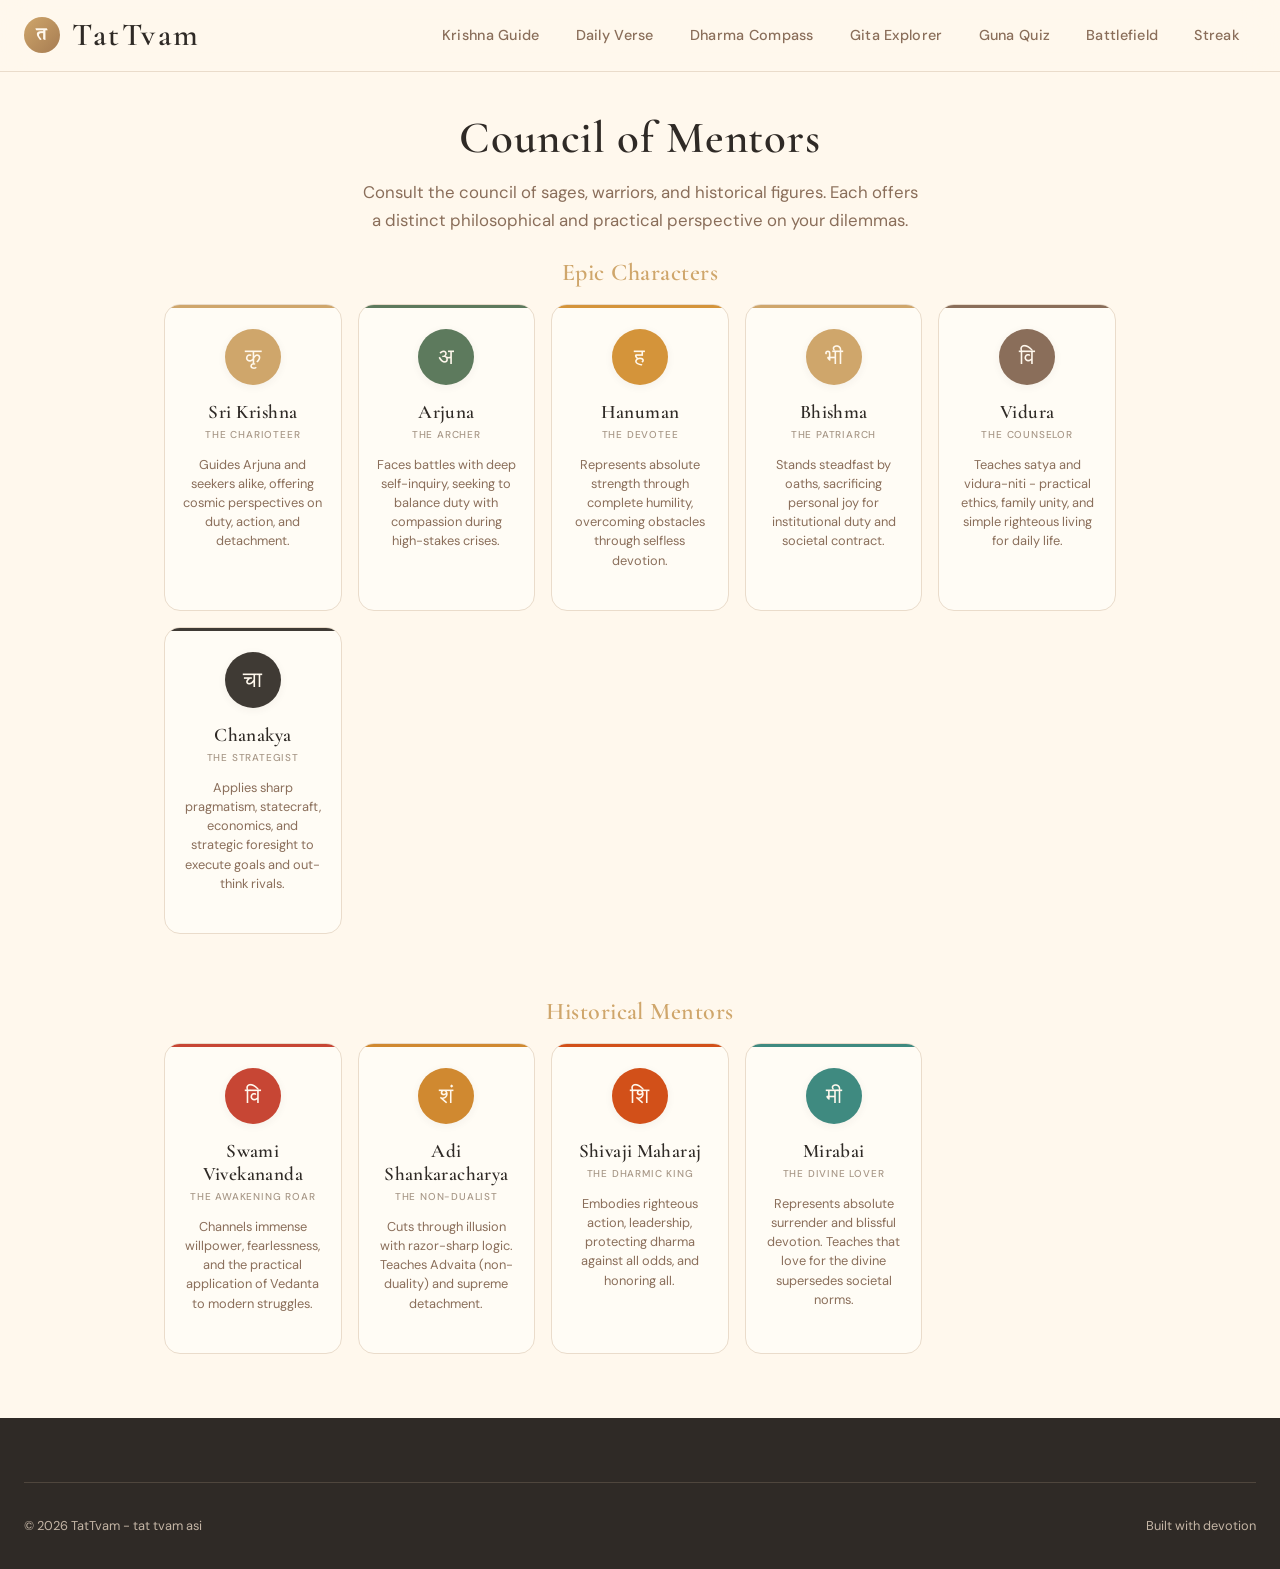
==== pages/character-chat.html @ 43a4ed94 "Trial Phase" ====
<!DOCTYPE html>
<html lang="en">
<head>
  <meta charset="UTF-8">
  <meta name="viewport" content="width=device-width, initial-scale=1.0">
  <title>Chat with Epic Characters - TatTvam</title>
  <meta name="description" content="Seek different philosophical perspectives by chatting with characters from Indian scriptures: Arjuna, Hanuman, Bhishma, Vidura, and Chanakya.">
  <link rel="stylesheet" href="../css/design-system.css">
  <link rel="stylesheet" href="../css/components.css">
  <link rel="stylesheet" href="../css/animations.css">
  <link rel="stylesheet" href="../css/patterns.css">
  <link rel="stylesheet" href="../css/pages/character-chat.css">
</head>
<body class="char-page">

  <!-- SVG Filters for parchment texture -->
  <svg style="display:none">
    <filter id="parchment-texture">
      <feTurbulence type="fractalNoise" baseFrequency="0.03" numOctaves="4" seed="1"/>
      <feDiffuseLighting lighting-color="#F8F0E0" surfaceScale="1.5">
        <feDistantLight azimuth="75" elevation="55"/>
      </feDiffuseLighting>
    </filter>
  </svg>

  <!-- Navigation -->
  <nav class="nav scrolled" id="mainNav">
    <div class="nav-inner">
      <a href="../index.html" class="nav-logo">
        <span class="logo-mark">त</span>
        TatTvam
      </a>
      <div class="nav-links">
        <a href="krishna-guide.html" class="nav-link">Krishna Guide</a>
        <a href="gita-verse.html" class="nav-link">Daily Verse</a>
        <a href="dharma-compass.html" class="nav-link">Dharma Compass</a>
        <a href="gita-explorer.html" class="nav-link">Gita Explorer</a>
        <a href="guna-quiz.html" class="nav-link">Guna Quiz</a>
        <a href="battlefield.html" class="nav-link">Battlefield</a>
        <a href="dharma-streak.html" class="nav-link">Streak</a>
      </div>
      <button class="nav-toggle" id="navToggle" aria-label="Toggle navigation">
        <span></span><span></span><span></span>
      </button>
    </div>
  </nav>

  <div class="mobile-menu" id="mobileMenu">
    <a href="krishna-guide.html" class="nav-link">Krishna Guide</a>
    <a href="gita-verse.html" class="nav-link">Daily Verse</a>
    <a href="dharma-compass.html" class="nav-link">Dharma Compass</a>
    <a href="gita-explorer.html" class="nav-link">Gita Explorer</a>
    <a href="guna-quiz.html" class="nav-link">Guna Quiz</a>
    <a href="battlefield.html" class="nav-link">Battlefield</a>
    <a href="dharma-streak.html" class="nav-link">Streak</a>
  </div>

  <!-- Header -->
  <header class="char-header reveal">
    <h1>Council of Mentors</h1>
    <p>Consult the council of sages, warriors, and historical figures. Each offers a distinct philosophical and practical perspective on your dilemmas.</p>
  </header>

  <!-- Categories -->
  <div class="container text-center reveal" style="margin-bottom: var(--space-4);">
    <h2 style="font-family: var(--font-heading); font-size: var(--text-lg); color: var(--color-gold);">Epic Characters</h2>
  </div>

  <!-- Character Selection Grid -->
  <section class="selection-container reveal" id="selectionContainer">
    <!-- Krishna Card -->
    <div class="char-select-card card-krishna" data-char="krishna">
      <div class="char-avatar-circle">कृ</div>
      <h3 class="char-select-name">Sri Krishna</h3>
      <span class="char-select-title">The Charioteer</span>
      <p class="char-select-desc">Guides Arjuna and seekers alike, offering cosmic perspectives on duty, action, and detachment.</p>
    </div>

    <!-- Arjuna Card -->
    <div class="char-select-card card-arjuna" data-char="arjuna">
      <div class="char-avatar-circle">अ</div>
      <h3 class="char-select-name">Arjuna</h3>
      <span class="char-select-title">The Archer</span>
      <p class="char-select-desc">Faces battles with deep self-inquiry, seeking to balance duty with compassion during high-stakes crises.</p>
    </div>

    <!-- Hanuman Card -->
    <div class="char-select-card card-hanuman" data-char="hanuman">
      <div class="char-avatar-circle">ह</div>
      <h3 class="char-select-name">Hanuman</h3>
      <span class="char-select-title">The Devotee</span>
      <p class="char-select-desc">Represents absolute strength through complete humility, overcoming obstacles through selfless devotion.</p>
    </div>

    <!-- Bhishma Card -->
    <div class="char-select-card card-bhishma" data-char="bhishma">
      <div class="char-avatar-circle">भी</div>
      <h3 class="char-select-name">Bhishma</h3>
      <span class="char-select-title">The Patriarch</span>
      <p class="char-select-desc">Stands steadfast by oaths, sacrificing personal joy for institutional duty and societal contract.</p>
    </div>

    <!-- Vidura Card -->
    <div class="char-select-card card-vidura" data-char="vidura">
      <div class="char-avatar-circle">वि</div>
      <h3 class="char-select-name">Vidura</h3>
      <span class="char-select-title">The Counselor</span>
      <p class="char-select-desc">Teaches satya and vidura-niti - practical ethics, family unity, and simple righteous living for daily life.</p>
    </div>

    <!-- Chanakya Card -->
    <div class="char-select-card card-chanakya" data-char="chanakya">
      <div class="char-avatar-circle">चा</div>
      <h3 class="char-select-name">Chanakya</h3>
      <span class="char-select-title">The Strategist</span>
      <p class="char-select-desc">Applies sharp pragmatism, statecraft, economics, and strategic foresight to execute goals and out-think rivals.</p>
    </div>
  </section>

  <!-- Categories -->
  <div class="container text-center reveal" style="margin-bottom: var(--space-4);">
    <h2 style="font-family: var(--font-heading); font-size: var(--text-lg); color: var(--color-gold);">Historical Mentors</h2>
  </div>

  <section class="selection-container reveal" id="historicalSelectionContainer">
    <!-- Vivekananda Card -->
    <div class="char-select-card card-vivekananda" data-char="vivekananda">
      <div class="char-avatar-circle">वि</div>
      <h3 class="char-select-name">Swami Vivekananda</h3>
      <span class="char-select-title">The Awakening Roar</span>
      <p class="char-select-desc">Channels immense willpower, fearlessness, and the practical application of Vedanta to modern struggles.</p>
    </div>

    <!-- Shankaracharya Card -->
    <div class="char-select-card card-shankara" data-char="shankara">
      <div class="char-avatar-circle">शं</div>
      <h3 class="char-select-name">Adi Shankaracharya</h3>
      <span class="char-select-title">The Non-Dualist</span>
      <p class="char-select-desc">Cuts through illusion with razor-sharp logic. Teaches Advaita (non-duality) and supreme detachment.</p>
    </div>

    <!-- Shivaji Card -->
    <div class="char-select-card card-shivaji" data-char="shivaji">
      <div class="char-avatar-circle">शि</div>
      <h3 class="char-select-name">Shivaji Maharaj</h3>
      <span class="char-select-title">The Dharmic King</span>
      <p class="char-select-desc">Embodies righteous action, leadership, protecting dharma against all odds, and honoring all.</p>
    </div>

    <!-- Mirabai Card -->
    <div class="char-select-card card-mirabai" data-char="mirabai">
      <div class="char-avatar-circle">मी</div>
      <h3 class="char-select-name">Mirabai</h3>
      <span class="char-select-title">The Divine Lover</span>
      <p class="char-select-desc">Represents absolute surrender and blissful devotion. Teaches that love for the divine supersedes societal norms.</p>
    </div>
  </section>

  <!-- Active Chat Container -->
  <section class="chat-container container" id="chatContainer">
    <div class="char-chat-panel" id="chatPanel">
      
      <!-- Chat Header -->
      <div class="char-chat-header">
        <div class="char-chat-header-info">
          <div class="char-chat-avatar" id="charChatAvatar">अ</div>
          <div class="char-chat-details">
            <h3 id="charChatName">Arjuna</h3>
            <span id="charChatTitle">The Peerless Archer</span>
          </div>
        </div>
        <button class="char-back-btn" id="backBtn">&larr; Counsel Room</button>
      </div>

      <!-- Messages Display Area -->
      <div class="char-messages-area" id="charMessagesArea">
        <!-- Messages are rendered dynamically by JS -->
      </div>

      <!-- Text Input Area -->
      <div class="char-chat-input-container">
        <div class="char-chat-input-row">
          <textarea class="char-textarea" id="charInput" placeholder="Consult your advisor..." rows="1"></textarea>
          <button class="char-send-btn" id="charSendBtn" aria-label="Send message">
            <svg viewBox="0 0 24 24" fill="none" stroke="currentColor" stroke-width="2" stroke-linecap="round" stroke-linejoin="round" style="width:20px; height:20px;">
              <line x1="22" y1="2" x2="11" y2="13"></line>
              <polygon points="22 2 15 22 11 13 2 9 22 2"></polygon>
            </svg>
          </button>
        </div>
      </div>

    </div>
  </section>

  <footer class="footer">
    <div class="container">
      <div class="footer-bottom">
        <span>© 2026 TatTvam - tat tvam asi</span>
        <span>Built with devotion</span>
      </div>
    </div>
  </footer>

  <script src="../js/app.js"></script>
  <script src="../js/character-chat.js"></script>
</body>
</html>
---- css/design-system.css ----
/* =============================================
   TATTVAM — Design System
   A Living Digital Spiritual Ecosystem
   ============================================= */

@import url('https://fonts.googleapis.com/css2?family=Cormorant+Garamond:ital,wght@0,300;0,400;0,500;0,600;0,700;1,300;1,400;1,500&family=DM+Sans:ital,wght@0,300;0,400;0,500;0,700;1,400&family=Tiro+Devanagari+Sanskrit:ital@0;1&display=swap');

/* ——— Root Design Tokens ——— */
:root {
  /* Backgrounds */
  --color-cream: #FFF8ED;
  --color-ivory: #F5EAD6;
  --color-linen: #F0E6D4;
  --color-parchment: #F8F0E0;
  --color-warm-white: #FFFCF5;

  /* Accents */
  --color-sandstone: #CBB49D;
  --color-champagne: #E2C9A5;
  --color-gold: #CFA66B;
  --color-bronze: #A67C52;
  --color-saffron: #D4943A;
  --color-terracotta: #C07850;

  /* Text */
  --color-text-primary: #3F3A34;
  --color-text-secondary: #8A6E5A;
  --color-text-dark: #2F2A26;
  --color-text-muted: #A89888;
  --color-text-light: #C4B5A5;

  /* Borders & Separators */
  --color-border-light: #EADCCB;
  --color-border-medium: #E2C9A5;
  --color-border-accent: #CBB49D;

  /* Functional */
  --color-success: #7A9E6A;
  --color-warning: #D4943A;
  --color-error: #C07850;

  /* Typography */
  --font-heading: 'Cormorant Garamond', 'Georgia', serif;
  --font-body: 'DM Sans', 'Helvetica Neue', sans-serif;
  --font-sanskrit: 'Tiro Devanagari Sanskrit', 'Noto Serif Devanagari', serif;

  /* Font sizes — fluid scale */
  --text-xs: clamp(0.7rem, 0.65rem + 0.25vw, 0.8rem);
  --text-sm: clamp(0.8rem, 0.75rem + 0.25vw, 0.9rem);
  --text-base: clamp(0.95rem, 0.9rem + 0.25vw, 1.05rem);
  --text-md: clamp(1.05rem, 1rem + 0.3vw, 1.2rem);
  --text-lg: clamp(1.2rem, 1.1rem + 0.5vw, 1.5rem);
  --text-xl: clamp(1.5rem, 1.3rem + 1vw, 2rem);
  --text-2xl: clamp(2rem, 1.7rem + 1.5vw, 2.8rem);
  --text-3xl: clamp(2.5rem, 2rem + 2.5vw, 4rem);
  --text-4xl: clamp(3rem, 2.5rem + 3vw, 5rem);
  --text-hero: clamp(3.5rem, 3rem + 3.5vw, 6rem);

  /* Spacing — 4px base grid */
  --space-1: 0.25rem;
  --space-2: 0.5rem;
  --space-3: 0.75rem;
  --space-4: 1rem;
  --space-5: 1.25rem;
  --space-6: 1.5rem;
  --space-8: 2rem;
  --space-10: 2.5rem;
  --space-12: 3rem;
  --space-16: 4rem;
  --space-20: 5rem;
  --space-24: 6rem;
  --space-32: 8rem;

  /* Border Radius */
  --radius-sm: 6px;
  --radius-md: 10px;
  --radius-lg: 16px;
  --radius-xl: 24px;
  --radius-full: 9999px;

  /* Shadows — warm undertone */
  --shadow-xs: 0 1px 3px rgba(63, 58, 52, 0.04);
  --shadow-sm: 0 2px 8px rgba(63, 58, 52, 0.06);
  --shadow-md: 0 4px 16px rgba(63, 58, 52, 0.08);
  --shadow-lg: 0 8px 32px rgba(63, 58, 52, 0.1);
  --shadow-xl: 0 16px 48px rgba(63, 58, 52, 0.12);
  --shadow-gold: 0 4px 20px rgba(207, 166, 107, 0.2);
  --shadow-inner: inset 0 2px 4px rgba(63, 58, 52, 0.04);
  --shadow-inner-gold: inset 0 0 30px rgba(207, 166, 107, 0.05);

  /* Easing */
  --ease-out-expo: cubic-bezier(0.16, 1, 0.3, 1);
  --ease-out-quart: cubic-bezier(0.25, 1, 0.5, 1);
  --ease-in-out: cubic-bezier(0.4, 0, 0.2, 1);
  --ease-spring: cubic-bezier(0.34, 1.56, 0.64, 1);

  /* Transitions */
  --transition-fast: 0.2s var(--ease-out-quart);
  --transition-base: 0.35s var(--ease-out-expo);
  --transition-slow: 0.6s var(--ease-out-expo);
  --transition-glacial: 1s var(--ease-out-expo);

  /* Z-index scale */
  --z-base: 0;
  --z-elevated: 10;
  --z-sticky: 100;
  --z-overlay: 500;
  --z-modal: 1000;
  --z-toast: 1500;

  /* Layout */
  --max-width: 1280px;
  --max-width-narrow: 800px;
  --max-width-wide: 1440px;
  --nav-height: 72px;
}

/* ——— Reset & Base ——— */
*,
*::before,
*::after {
  margin: 0;
  padding: 0;
  box-sizing: border-box;
}

html {
  scroll-behavior: smooth;
  -webkit-font-smoothing: antialiased;
  -moz-osx-font-smoothing: grayscale;
  text-rendering: optimizeLegibility;
}

body {
  font-family: var(--font-body);
  font-size: var(--text-base);
  font-weight: 400;
  color: var(--color-text-primary);
  background-color: var(--color-cream);
  line-height: 1.7;
  overflow-x: hidden;
  min-height: 100vh;
}

img,
video {
  max-width: 100%;
  height: auto;
  display: block;
}

a {
  color: var(--color-bronze);
  text-decoration: none;
  transition: color var(--transition-fast);
}

a:hover {
  color: var(--color-gold);
}

ul, ol {
  list-style: none;
}

button {
  font-family: inherit;
  cursor: pointer;
  border: none;
  background: none;
  font-size: inherit;
}

input,
textarea,
select {
  font-family: inherit;
  font-size: inherit;
  color: inherit;
}

::selection {
  background-color: rgba(207, 166, 107, 0.25);
  color: var(--color-text-dark);
}

/* ——— Typography ——— */
h1, h2, h3, h4, h5, h6 {
  font-family: var(--font-heading);
  color: var(--color-text-dark);
  line-height: 1.2;
  letter-spacing: 0.02em;
  font-weight: 600;
}

h1 { font-size: var(--text-3xl); }
h2 { font-size: var(--text-2xl); }
h3 { font-size: var(--text-xl); }
h4 { font-size: var(--text-lg); }
h5 { font-size: var(--text-md); }
h6 { font-size: var(--text-base); }

p {
  margin-bottom: var(--space-4);
  max-width: 68ch;
}

.text-inscription {
  font-family: var(--font-heading);
  text-transform: uppercase;
  letter-spacing: 0.2em;
  font-weight: 300;
  color: var(--color-text-dark);
}

.text-sanskrit {
  font-family: var(--font-sanskrit);
  font-style: italic;
  color: var(--color-text-secondary);
  font-size: 1.15em;
  line-height: 1.8;
}

.text-shloka {
  font-family: var(--font-sanskrit);
  font-size: var(--text-xl);
  line-height: 1.6;
  color: var(--color-text-dark);
  text-align: center;
  letter-spacing: 0.01em;
}

.text-muted {
  color: var(--color-text-muted);
  font-size: var(--text-sm);
}

.text-label {
  font-family: var(--font-body);
  text-transform: uppercase;
  letter-spacing: 0.15em;
  font-size: var(--text-xs);
  font-weight: 500;
  color: var(--color-text-secondary);
}

.text-gold {
  color: var(--color-gold);
}

.text-center { text-align: center; }

/* ——— Layout Utilities ——— */
.container {
  width: 100%;
  max-width: var(--max-width);
  margin: 0 auto;
  padding: 0 var(--space-6);
}

.container-narrow {
  max-width: var(--max-width-narrow);
}

.container-wide {
  max-width: var(--max-width-wide);
}

.section {
  padding: var(--space-24) 0;
}

.section-sm {
  padding: var(--space-16) 0;
}

.flex {
  display: flex;
}

.flex-center {
  display: flex;
  align-items: center;
  justify-content: center;
}

.flex-between {
  display: flex;
  align-items: center;
  justify-content: space-between;
}

.flex-col {
  flex-direction: column;
}

.flex-wrap {
  flex-wrap: wrap;
}

.gap-1 { gap: var(--space-1); }
.gap-2 { gap: var(--space-2); }
.gap-3 { gap: var(--space-3); }
.gap-4 { gap: var(--space-4); }
.gap-6 { gap: var(--space-6); }
.gap-8 { gap: var(--space-8); }
.gap-12 { gap: var(--space-12); }

.grid {
  display: grid;
}

.grid-2 {
  grid-template-columns: repeat(2, 1fr);
}

.grid-3 {
  grid-template-columns: repeat(3, 1fr);
}

.grid-4 {
  grid-template-columns: repeat(4, 1fr);
}

.grid-auto {
  grid-template-columns: repeat(auto-fill, minmax(300px, 1fr));
}

/* ——— Scrollbar ——— */
::-webkit-scrollbar {
  width: 8px;
}

::-webkit-scrollbar-track {
  background: var(--color-linen);
}

::-webkit-scrollbar-thumb {
  background: var(--color-sandstone);
  border-radius: var(--radius-full);
}

::-webkit-scrollbar-thumb:hover {
  background: var(--color-bronze);
}

/* ——— Accessibility ——— */
@media (prefers-reduced-motion: reduce) {
  *,
  *::before,
  *::after {
    animation-duration: 0.01ms !important;
    animation-iteration-count: 1 !important;
    transition-duration: 0.01ms !important;
    scroll-behavior: auto !important;
  }
}

.sr-only {
  position: absolute;
  width: 1px;
  height: 1px;
  padding: 0;
  margin: -1px;
  overflow: hidden;
  clip: rect(0, 0, 0, 0);
  white-space: nowrap;
  border-width: 0;
}

/* ——— Responsive ——— */
@media (max-width: 1024px) {
  .grid-4 {
    grid-template-columns: repeat(2, 1fr);
  }
  .grid-3 {
    grid-template-columns: repeat(2, 1fr);
  }
}

@media (max-width: 768px) {
  .grid-4,
  .grid-3,
  .grid-2 {
    grid-template-columns: 1fr;
  }

  .container {
    padding: 0 var(--space-4);
  }

  .section {
    padding: var(--space-16) 0;
  }

  :root {
    --nav-height: 64px;
  }

  .hide-mobile {
    display: none !important;
  }
}

@media (max-width: 480px) {
  .section {
    padding: var(--space-12) 0;
  }
}
---- css/components.css ----
/* =============================================
   TATTVAM — Component Library
   Reusable UI Components
   ============================================= */

/* ——— Navigation ——— */
.nav {
  position: fixed;
  top: 0;
  left: 0;
  right: 0;
  height: var(--nav-height);
  background: rgba(255, 248, 237, 0.85);
  backdrop-filter: blur(20px);
  -webkit-backdrop-filter: blur(20px);
  border-bottom: 1px solid var(--color-border-light);
  z-index: var(--z-sticky);
  transition: all var(--transition-base);
}

.nav.scrolled {
  box-shadow: var(--shadow-sm);
  background: rgba(255, 248, 237, 0.95);
}

.nav-inner {
  max-width: var(--max-width-wide);
  margin: 0 auto;
  padding: 0 var(--space-6);
  height: 100%;
  display: flex;
  align-items: center;
  justify-content: space-between;
}

.nav-logo {
  font-family: var(--font-heading);
  font-size: var(--text-xl);
  font-weight: 600;
  color: var(--color-text-dark);
  letter-spacing: 0.08em;
  text-decoration: none;
  display: flex;
  align-items: center;
  gap: var(--space-3);
}

.nav-logo .logo-mark {
  width: 36px;
  height: 36px;
  background: linear-gradient(135deg, var(--color-gold), var(--color-bronze));
  border-radius: 50%;
  display: flex;
  align-items: center;
  justify-content: center;
  font-family: var(--font-sanskrit);
  font-size: 1.1rem;
  color: var(--color-cream);
  font-style: normal;
}

.nav-links {
  display: flex;
  align-items: center;
  gap: var(--space-1);
}

.nav-link {
  padding: var(--space-2) var(--space-4);
  font-size: var(--text-sm);
  font-weight: 500;
  color: var(--color-text-secondary);
  border-radius: var(--radius-md);
  transition: all var(--transition-fast);
  text-decoration: none;
  letter-spacing: 0.02em;
}

.nav-link:hover {
  color: var(--color-text-dark);
  background: rgba(207, 166, 107, 0.08);
}

.nav-link.active {
  color: var(--color-text-dark);
  background: rgba(207, 166, 107, 0.12);
}

.nav-cta {
  padding: var(--space-2) var(--space-5);
  background: var(--color-text-dark);
  color: var(--color-cream);
  font-size: var(--text-sm);
  font-weight: 500;
  border-radius: var(--radius-full);
  transition: all var(--transition-base);
  text-decoration: none;
  letter-spacing: 0.02em;
}

.nav-cta:hover {
  background: var(--color-gold);
  color: var(--color-cream);
  box-shadow: var(--shadow-gold);
}

/* Mobile nav */
.nav-toggle {
  display: none;
  width: 40px;
  height: 40px;
  align-items: center;
  justify-content: center;
  flex-direction: column;
  gap: 5px;
  cursor: pointer;
  background: none;
  border: none;
}

.nav-toggle span {
  display: block;
  width: 22px;
  height: 2px;
  background: var(--color-text-dark);
  border-radius: 2px;
  transition: all var(--transition-fast);
}

.nav-toggle.active span:nth-child(1) {
  transform: rotate(45deg) translate(5px, 5px);
}

.nav-toggle.active span:nth-child(2) {
  opacity: 0;
}

.nav-toggle.active span:nth-child(3) {
  transform: rotate(-45deg) translate(5px, -5px);
}

.mobile-menu {
  display: none;
  position: fixed;
  top: var(--nav-height);
  left: 0;
  right: 0;
  bottom: 0;
  background: var(--color-cream);
  z-index: var(--z-overlay);
  padding: var(--space-8);
  flex-direction: column;
  gap: var(--space-2);
}

.mobile-menu.open {
  display: flex;
}

.mobile-menu .nav-link {
  font-size: var(--text-lg);
  padding: var(--space-4);
}

@media (max-width: 1024px) {
  .nav-links {
    display: none;
  }
  .nav-toggle {
    display: flex;
  }
}

/* ——— Buttons ——— */
.btn {
  display: inline-flex;
  align-items: center;
  justify-content: center;
  gap: var(--space-2);
  padding: var(--space-3) var(--space-6);
  font-family: var(--font-body);
  font-size: var(--text-sm);
  font-weight: 500;
  letter-spacing: 0.04em;
  border-radius: var(--radius-md);
  transition: all var(--transition-base);
  cursor: pointer;
  border: 1px solid transparent;
  text-decoration: none;
  line-height: 1.5;
  white-space: nowrap;
}

.btn-primary {
  background: var(--color-text-dark);
  color: var(--color-cream);
  border-color: var(--color-text-dark);
}

.btn-primary:hover {
  background: var(--color-gold);
  border-color: var(--color-gold);
  color: var(--color-cream);
  box-shadow: var(--shadow-gold);
  transform: translateY(-1px);
}

.btn-gold {
  background: linear-gradient(135deg, var(--color-gold), var(--color-bronze));
  color: var(--color-cream);
}

.btn-gold:hover {
  box-shadow: var(--shadow-gold);
  transform: translateY(-2px);
}

.btn-secondary {
  background: var(--color-ivory);
  color: var(--color-text-dark);
  border-color: var(--color-border-medium);
}

.btn-secondary:hover {
  background: var(--color-champagne);
  border-color: var(--color-sandstone);
  transform: translateY(-1px);
}

.btn-ghost {
  background: transparent;
  color: var(--color-text-secondary);
  border-color: var(--color-border-light);
}

.btn-ghost:hover {
  color: var(--color-text-dark);
  border-color: var(--color-sandstone);
  background: rgba(207, 166, 107, 0.06);
}

.btn-lg {
  padding: var(--space-4) var(--space-8);
  font-size: var(--text-base);
  border-radius: var(--radius-lg);
}

.btn-xl {
  padding: var(--space-5) var(--space-10);
  font-size: var(--text-md);
  border-radius: var(--radius-lg);
}

.btn-sm {
  padding: var(--space-2) var(--space-4);
  font-size: var(--text-xs);
}

.btn-icon {
  width: 44px;
  height: 44px;
  padding: 0;
  border-radius: var(--radius-md);
}

.btn-round {
  border-radius: var(--radius-full);
}

/* ——— Cards ——— */
.card {
  background: var(--color-warm-white);
  border: 1px solid var(--color-border-light);
  border-radius: var(--radius-lg);
  padding: var(--space-8);
  transition: all var(--transition-base);
}

.card:hover {
  box-shadow: var(--shadow-md);
  transform: translateY(-3px);
  border-color: var(--color-champagne);
}

.card-manuscript {
  background-color: var(--color-parchment);
  background-image:
    radial-gradient(ellipse at 20% 50%, rgba(210, 180, 140, 0.12) 0%, transparent 50%),
    radial-gradient(ellipse at 80% 20%, rgba(210, 180, 140, 0.08) 0%, transparent 40%),
    radial-gradient(ellipse at 60% 80%, rgba(194, 164, 128, 0.1) 0%, transparent 45%);
  border: 1px solid var(--color-champagne);
  border-radius: var(--radius-lg);
  padding: var(--space-8);
  box-shadow: var(--shadow-inner), var(--shadow-sm);
  position: relative;
}

.card-elevated {
  background: var(--color-warm-white);
  border: 1px solid var(--color-border-light);
  border-radius: var(--radius-lg);
  padding: var(--space-8);
  box-shadow: var(--shadow-md);
}

.card-elevated:hover {
  box-shadow: var(--shadow-lg);
  transform: translateY(-4px);
}

.card-glass {
  background: rgba(255, 252, 245, 0.6);
  backdrop-filter: blur(12px);
  -webkit-backdrop-filter: blur(12px);
  border: 1px solid rgba(226, 201, 165, 0.4);
  border-radius: var(--radius-lg);
  padding: var(--space-8);
}

.card-ornate {
  position: relative;
  background: var(--color-warm-white);
  border: 1px solid var(--color-champagne);
  border-radius: var(--radius-lg);
  padding: var(--space-10);
}

.card-ornate::before,
.card-ornate::after {
  content: '';
  position: absolute;
  width: 24px;
  height: 24px;
  border-color: var(--color-gold);
  border-style: solid;
  opacity: 0.6;
}

.card-ornate::before {
  top: 12px;
  left: 12px;
  border-width: 2px 0 0 2px;
}

.card-ornate::after {
  bottom: 12px;
  right: 12px;
  border-width: 0 2px 2px 0;
}

.card-feature {
  background: var(--color-warm-white);
  border: 1px solid var(--color-border-light);
  border-radius: var(--radius-lg);
  padding: var(--space-8);
  transition: all var(--transition-base);
  position: relative;
  overflow: hidden;
}

.card-feature::before {
  content: '';
  position: absolute;
  top: 0;
  left: 0;
  right: 0;
  height: 3px;
  background: linear-gradient(90deg, var(--color-gold), var(--color-champagne), var(--color-gold));
  opacity: 0;
  transition: opacity var(--transition-base);
}

.card-feature:hover {
  box-shadow: var(--shadow-lg);
  transform: translateY(-6px);
  border-color: var(--color-champagne);
}

.card-feature:hover::before {
  opacity: 1;
}

.card-icon {
  width: 56px;
  height: 56px;
  background: linear-gradient(135deg, rgba(207, 166, 107, 0.15), rgba(207, 166, 107, 0.05));
  border-radius: var(--radius-md);
  display: flex;
  align-items: center;
  justify-content: center;
  font-size: 1.5rem;
  margin-bottom: var(--space-5);
}

.card-title {
  font-family: var(--font-heading);
  font-size: var(--text-lg);
  font-weight: 600;
  color: var(--color-text-dark);
  margin-bottom: var(--space-3);
}

.card-desc {
  color: var(--color-text-secondary);
  font-size: var(--text-sm);
  line-height: 1.7;
}

/* ——— Inputs ——— */
.input-group {
  position: relative;
  width: 100%;
}

.input {
  width: 100%;
  padding: var(--space-4) var(--space-5);
  background: var(--color-warm-white);
  border: 1.5px solid var(--color-border-light);
  border-radius: var(--radius-md);
  color: var(--color-text-primary);
  font-size: var(--text-base);
  transition: all var(--transition-fast);
  outline: none;
}

.input:focus {
  border-color: var(--color-gold);
  box-shadow: 0 0 0 3px rgba(207, 166, 107, 0.1);
}

.input::placeholder {
  color: var(--color-text-muted);
}

.input-lg {
  padding: var(--space-5) var(--space-6);
  font-size: var(--text-md);
  border-radius: var(--radius-lg);
}

.textarea {
  width: 100%;
  padding: var(--space-5);
  background: var(--color-warm-white);
  border: 1.5px solid var(--color-border-light);
  border-radius: var(--radius-lg);
  color: var(--color-text-primary);
  font-size: var(--text-base);
  transition: all var(--transition-fast);
  outline: none;
  resize: vertical;
  min-height: 120px;
  line-height: 1.7;
  font-family: var(--font-body);
}

.textarea:focus {
  border-color: var(--color-gold);
  box-shadow: 0 0 0 3px rgba(207, 166, 107, 0.1);
}

/* ——— Chat Bubbles ——— */
.chat-container {
  display: flex;
  flex-direction: column;
  gap: var(--space-5);
  padding: var(--space-6);
}

.chat-bubble {
  max-width: 80%;
  padding: var(--space-4) var(--space-6);
  border-radius: var(--radius-lg);
  line-height: 1.7;
  font-size: var(--text-sm);
}

.chat-bubble-user {
  align-self: flex-end;
  background: var(--color-text-dark);
  color: var(--color-cream);
  border-bottom-right-radius: var(--radius-sm);
}

.chat-bubble-ai {
  align-self: flex-start;
  background: var(--color-warm-white);
  border: 1px solid var(--color-border-light);
  color: var(--color-text-primary);
  border-bottom-left-radius: var(--radius-sm);
}

.chat-bubble-ai .shloka-inline {
  background: var(--color-parchment);
  border-left: 3px solid var(--color-gold);
  padding: var(--space-3) var(--space-4);
  margin: var(--space-3) 0;
  border-radius: 0 var(--radius-sm) var(--radius-sm) 0;
  font-family: var(--font-sanskrit);
  font-style: italic;
  color: var(--color-text-dark);
}

.chat-input-area {
  display: flex;
  align-items: flex-end;
  gap: var(--space-3);
  padding: var(--space-4) var(--space-6);
  background: var(--color-warm-white);
  border-top: 1px solid var(--color-border-light);
}

.chat-input {
  flex: 1;
  padding: var(--space-3) var(--space-5);
  background: var(--color-cream);
  border: 1.5px solid var(--color-border-light);
  border-radius: var(--radius-full);
  outline: none;
  font-size: var(--text-sm);
  transition: all var(--transition-fast);
}

.chat-input:focus {
  border-color: var(--color-gold);
}

.chat-send-btn {
  width: 44px;
  height: 44px;
  background: var(--color-text-dark);
  color: var(--color-cream);
  border: none;
  border-radius: 50%;
  display: flex;
  align-items: center;
  justify-content: center;
  cursor: pointer;
  transition: all var(--transition-fast);
  flex-shrink: 0;
}

.chat-send-btn:hover {
  background: var(--color-gold);
  box-shadow: var(--shadow-gold);
}

/* ——— Badges ——— */
.badge {
  display: inline-flex;
  align-items: center;
  gap: var(--space-1);
  padding: var(--space-1) var(--space-3);
  font-size: var(--text-xs);
  font-weight: 500;
  border-radius: var(--radius-full);
  letter-spacing: 0.04em;
}

.badge-gold {
  background: rgba(207, 166, 107, 0.15);
  color: var(--color-bronze);
}

.badge-saffron {
  background: rgba(212, 148, 58, 0.12);
  color: var(--color-saffron);
}

.badge-sandstone {
  background: rgba(203, 180, 157, 0.2);
  color: var(--color-text-secondary);
}

/* ——— Progress ——— */
.progress-bar {
  width: 100%;
  height: 6px;
  background: var(--color-linen);
  border-radius: var(--radius-full);
  overflow: hidden;
}

.progress-fill {
  height: 100%;
  background: linear-gradient(90deg, var(--color-gold), var(--color-saffron));
  border-radius: var(--radius-full);
  transition: width 0.8s var(--ease-out-expo);
}

/* ——— Verse Display ——— */
.verse-block {
  background: var(--color-parchment);
  border: 1px solid var(--color-champagne);
  border-radius: var(--radius-lg);
  padding: var(--space-8) var(--space-10);
  text-align: center;
  position: relative;
  overflow: hidden;
}

.verse-block::before {
  content: '"';
  position: absolute;
  top: -10px;
  left: 20px;
  font-family: var(--font-heading);
  font-size: 8rem;
  color: rgba(207, 166, 107, 0.1);
  line-height: 1;
}

.verse-sanskrit {
  font-family: var(--font-sanskrit);
  font-size: var(--text-xl);
  color: var(--color-text-dark);
  line-height: 1.8;
  margin-bottom: var(--space-6);
}

.verse-transliteration {
  font-family: var(--font-heading);
  font-style: italic;
  font-size: var(--text-base);
  color: var(--color-text-secondary);
  margin-bottom: var(--space-6);
  letter-spacing: 0.02em;
}

.verse-translation {
  font-size: var(--text-md);
  color: var(--color-text-primary);
  line-height: 1.8;
  max-width: 600px;
  margin: 0 auto;
}

.verse-reference {
  font-size: var(--text-xs);
  color: var(--color-text-muted);
  text-transform: uppercase;
  letter-spacing: 0.15em;
  margin-top: var(--space-6);
}

/* ——— Quote Block ——— */
.quote-block {
  border-left: 3px solid var(--color-gold);
  padding: var(--space-4) var(--space-6);
  background: rgba(207, 166, 107, 0.04);
  border-radius: 0 var(--radius-md) var(--radius-md) 0;
}

.quote-block p {
  font-family: var(--font-heading);
  font-size: var(--text-lg);
  font-style: italic;
  color: var(--color-text-dark);
  line-height: 1.6;
}

/* ——— Modal ——— */
.modal-overlay {
  position: fixed;
  inset: 0;
  background: rgba(47, 42, 38, 0.5);
  backdrop-filter: blur(8px);
  -webkit-backdrop-filter: blur(8px);
  z-index: var(--z-modal);
  display: none;
  align-items: center;
  justify-content: center;
  padding: var(--space-6);
}

.modal-overlay.open {
  display: flex;
}

.modal {
  background: var(--color-cream);
  border-radius: var(--radius-xl);
  padding: var(--space-10);
  max-width: 560px;
  width: 100%;
  box-shadow: var(--shadow-xl);
  position: relative;
}

.modal-close {
  position: absolute;
  top: var(--space-5);
  right: var(--space-5);
  width: 36px;
  height: 36px;
  display: flex;
  align-items: center;
  justify-content: center;
  border-radius: 50%;
  background: var(--color-linen);
  color: var(--color-text-secondary);
  cursor: pointer;
  transition: all var(--transition-fast);
  border: none;
  font-size: 1.1rem;
}

.modal-close:hover {
  background: var(--color-champagne);
  color: var(--color-text-dark);
}

/* ——— Tabs ——— */
.tabs {
  display: flex;
  gap: var(--space-1);
  border-bottom: 1px solid var(--color-border-light);
  padding-bottom: 0;
}

.tab {
  padding: var(--space-3) var(--space-5);
  font-size: var(--text-sm);
  font-weight: 500;
  color: var(--color-text-secondary);
  border: none;
  background: none;
  cursor: pointer;
  transition: all var(--transition-fast);
  border-bottom: 2px solid transparent;
  margin-bottom: -1px;
}

.tab:hover {
  color: var(--color-text-dark);
}

.tab.active {
  color: var(--color-text-dark);
  border-bottom-color: var(--color-gold);
}

/* ——— Chip / Tag ——— */
.chip {
  display: inline-flex;
  align-items: center;
  gap: var(--space-2);
  padding: var(--space-2) var(--space-4);
  background: var(--color-ivory);
  border: 1px solid var(--color-border-light);
  border-radius: var(--radius-full);
  font-size: var(--text-xs);
  color: var(--color-text-secondary);
  cursor: pointer;
  transition: all var(--transition-fast);
  white-space: nowrap;
}

.chip:hover {
  background: var(--color-champagne);
  color: var(--color-text-dark);
  border-color: var(--color-sandstone);
}

.chip.active {
  background: var(--color-text-dark);
  color: var(--color-cream);
  border-color: var(--color-text-dark);
}

/* ——— Dividers ——— */
.divider {
  width: 100%;
  height: 1px;
  background: var(--color-border-light);
  margin: var(--space-8) 0;
}

.divider-temple {
  width: 100%;
  height: 1px;
  background: linear-gradient(
    90deg,
    transparent 0%,
    var(--color-champagne) 20%,
    var(--color-gold) 50%,
    var(--color-champagne) 80%,
    transparent 100%
  );
  position: relative;
  margin: var(--space-12) 0;
}

.divider-temple::before {
  content: '◆';
  position: absolute;
  top: 50%;
  left: 50%;
  transform: translate(-50%, -50%);
  color: var(--color-gold);
  font-size: 10px;
  background: var(--color-cream);
  padding: 0 var(--space-4);
}

.divider-lotus {
  width: 100%;
  text-align: center;
  margin: var(--space-12) 0;
  position: relative;
}

.divider-lotus::before {
  content: '✦';
  font-size: 1.2rem;
  color: var(--color-gold);
  position: relative;
}

.divider-lotus::after {
  content: '';
  position: absolute;
  top: 50%;
  left: 0;
  right: 0;
  height: 1px;
  background: linear-gradient(
    90deg,
    transparent,
    var(--color-champagne) 30%,
    transparent 48%,
    transparent 52%,
    var(--color-champagne) 70%,
    transparent
  );
}

/* ——— Tooltip ——— */
.tooltip {
  position: relative;
}

.tooltip::after {
  content: attr(data-tooltip);
  position: absolute;
  bottom: calc(100% + 8px);
  left: 50%;
  transform: translateX(-50%) translateY(4px);
  padding: var(--space-2) var(--space-3);
  background: var(--color-text-dark);
  color: var(--color-cream);
  font-size: var(--text-xs);
  border-radius: var(--radius-sm);
  white-space: nowrap;
  opacity: 0;
  pointer-events: none;
  transition: all var(--transition-fast);
}

.tooltip:hover::after {
  opacity: 1;
  transform: translateX(-50%) translateY(0);
}

/* ——— Footer ——— */
.footer {
  background: var(--color-text-dark);
  color: var(--color-sandstone);
  padding: var(--space-16) 0 var(--space-8);
}

.footer a {
  color: var(--color-sandstone);
  transition: color var(--transition-fast);
}

.footer a:hover {
  color: var(--color-gold);
}

.footer-grid {
  display: grid;
  grid-template-columns: 2fr repeat(3, 1fr);
  gap: var(--space-10);
  margin-bottom: var(--space-12);
}

.footer-brand {
  font-family: var(--font-heading);
  font-size: var(--text-xl);
  color: var(--color-cream);
  margin-bottom: var(--space-4);
  letter-spacing: 0.06em;
}

.footer-desc {
  color: var(--color-sandstone);
  font-size: var(--text-sm);
  line-height: 1.7;
  max-width: 300px;
}

.footer-heading {
  font-family: var(--font-body);
  font-size: var(--text-xs);
  text-transform: uppercase;
  letter-spacing: 0.15em;
  color: var(--color-text-light);
  margin-bottom: var(--space-5);
}

.footer-links {
  display: flex;
  flex-direction: column;
  gap: var(--space-3);
}

.footer-links a {
  font-size: var(--text-sm);
}

.footer-bottom {
  border-top: 1px solid rgba(203, 180, 157, 0.2);
  padding-top: var(--space-8);
  display: flex;
  justify-content: space-between;
  align-items: center;
  font-size: var(--text-xs);
  color: var(--color-text-light);
}

@media (max-width: 768px) {
  .footer-grid {
    grid-template-columns: 1fr;
    gap: var(--space-8);
  }
}

/* ——— Page Header ——— */
.page-header {
  padding-top: calc(var(--nav-height) + var(--space-16));
  padding-bottom: var(--space-12);
  text-align: center;
}

.page-header .text-label {
  margin-bottom: var(--space-4);
  display: block;
}

.page-header h1 {
  margin-bottom: var(--space-4);
}

.page-header p {
  color: var(--color-text-secondary);
  font-size: var(--text-md);
  max-width: 600px;
  margin: 0 auto;
}

/* ——— Suggested Chips ——— */
.suggestion-chips {
  display: flex;
  flex-wrap: wrap;
  gap: var(--space-2);
  justify-content: center;
}

/* ——— Loading Spinner ——— */
.spinner {
  width: 32px;
  height: 32px;
  border: 3px solid var(--color-border-light);
  border-top-color: var(--color-gold);
  border-radius: 50%;
  animation: spin 0.8s linear infinite;
}

@keyframes spin {
  to { transform: rotate(360deg); }
}

.loading-dots {
  display: inline-flex;
  gap: 4px;
  align-items: center;
}

.loading-dots span {
  width: 6px;
  height: 6px;
  background: var(--color-sandstone);
  border-radius: 50%;
  animation: dotPulse 1.4s ease-in-out infinite;
}

.loading-dots span:nth-child(2) { animation-delay: 0.2s; }
.loading-dots span:nth-child(3) { animation-delay: 0.4s; }

@keyframes dotPulse {
  0%, 80%, 100% { opacity: 0.3; transform: scale(0.8); }
  40% { opacity: 1; transform: scale(1); }
}

/* ——— Empty State ——— */
.empty-state {
  text-align: center;
  padding: var(--space-16) var(--space-8);
  color: var(--color-text-muted);
}

.empty-state-icon {
  font-size: 3rem;
  margin-bottom: var(--space-4);
  opacity: 0.5;
}

.empty-state-title {
  font-family: var(--font-heading);
  font-size: var(--text-lg);
  color: var(--color-text-secondary);
  margin-bottom: var(--space-3);
}
---- css/animations.css ----
/* =============================================
   TATTVAM — Animations
   Smooth, elegant micro-animations
   ============================================= */

/* ——— Scroll Reveal ——— */
.reveal {
  opacity: 0;
  transform: translateY(30px);
  transition: opacity 0.8s var(--ease-out-expo), transform 0.8s var(--ease-out-expo);
}

.reveal.visible {
  opacity: 1;
  transform: translateY(0);
}

.reveal-left {
  opacity: 0;
  transform: translateX(-40px);
  transition: opacity 0.8s var(--ease-out-expo), transform 0.8s var(--ease-out-expo);
}

.reveal-left.visible {
  opacity: 1;
  transform: translateX(0);
}

.reveal-right {
  opacity: 0;
  transform: translateX(40px);
  transition: opacity 0.8s var(--ease-out-expo), transform 0.8s var(--ease-out-expo);
}

.reveal-right.visible {
  opacity: 1;
  transform: translateX(0);
}

.reveal-scale {
  opacity: 0;
  transform: scale(0.92);
  transition: opacity 0.8s var(--ease-out-expo), transform 0.8s var(--ease-out-expo);
}

.reveal-scale.visible {
  opacity: 1;
  transform: scale(1);
}

/* Stagger delays for grid children */
.stagger > :nth-child(1) { transition-delay: 0s; }
.stagger > :nth-child(2) { transition-delay: 0.08s; }
.stagger > :nth-child(3) { transition-delay: 0.16s; }
.stagger > :nth-child(4) { transition-delay: 0.24s; }
.stagger > :nth-child(5) { transition-delay: 0.32s; }
.stagger > :nth-child(6) { transition-delay: 0.40s; }
.stagger > :nth-child(7) { transition-delay: 0.48s; }
.stagger > :nth-child(8) { transition-delay: 0.56s; }
.stagger > :nth-child(9) { transition-delay: 0.64s; }
.stagger > :nth-child(10) { transition-delay: 0.72s; }
.stagger > :nth-child(11) { transition-delay: 0.80s; }
.stagger > :nth-child(12) { transition-delay: 0.88s; }

/* ——— Float / Breathing ——— */
@keyframes float {
  0%, 100% { transform: translateY(0); }
  50% { transform: translateY(-10px); }
}

@keyframes floatGentle {
  0%, 100% { transform: translateY(0) rotate(0deg); }
  33% { transform: translateY(-6px) rotate(0.3deg); }
  66% { transform: translateY(-3px) rotate(-0.3deg); }
}

@keyframes breathe {
  0%, 100% { transform: scale(1); opacity: 0.6; }
  50% { transform: scale(1.05); opacity: 1; }
}

@keyframes breatheSlow {
  0%, 100% { transform: scale(1); opacity: 0.4; }
  50% { transform: scale(1.02); opacity: 0.7; }
}

.float {
  animation: float 6s ease-in-out infinite;
}

.float-gentle {
  animation: floatGentle 8s ease-in-out infinite;
}

.float-slow {
  animation: float 12s ease-in-out infinite;
}

.breathe {
  animation: breathe 4s ease-in-out infinite;
}

.breathe-slow {
  animation: breatheSlow 6s ease-in-out infinite;
}

/* ——— Shimmer / Gold Text ——— */
@keyframes shimmer {
  0% { background-position: -200% center; }
  100% { background-position: 200% center; }
}

.text-shimmer {
  background: linear-gradient(
    90deg,
    var(--color-text-dark) 0%,
    var(--color-gold) 25%,
    var(--color-text-dark) 50%,
    var(--color-gold) 75%,
    var(--color-text-dark) 100%
  );
  background-size: 200% auto;
  -webkit-background-clip: text;
  background-clip: text;
  -webkit-text-fill-color: transparent;
  animation: shimmer 6s linear infinite;
}

/* ——— Typewriter ——— */
@keyframes typewriter {
  from { width: 0; }
  to { width: 100%; }
}

@keyframes blink {
  0%, 50% { border-color: var(--color-gold); }
  51%, 100% { border-color: transparent; }
}

.typewriter {
  overflow: hidden;
  white-space: nowrap;
  border-right: 2px solid var(--color-gold);
  animation:
    typewriter 3s steps(40) forwards,
    blink 0.8s infinite;
}

/* ——— Pulse ——— */
@keyframes pulse {
  0%, 100% { box-shadow: 0 0 0 0 rgba(207, 166, 107, 0.3); }
  50% { box-shadow: 0 0 0 12px rgba(207, 166, 107, 0); }
}

.pulse {
  animation: pulse 2.5s ease-in-out infinite;
}

/* ——— Rotate Mandala ——— */
@keyframes rotateSlow {
  from { transform: rotate(0deg); }
  to { transform: rotate(360deg); }
}

.rotate-slow {
  animation: rotateSlow 60s linear infinite;
}

.rotate-medium {
  animation: rotateSlow 30s linear infinite;
}

/* ——— Fade In Variants ——— */
@keyframes fadeIn {
  from { opacity: 0; }
  to { opacity: 1; }
}

@keyframes fadeInUp {
  from { opacity: 0; transform: translateY(20px); }
  to { opacity: 1; transform: translateY(0); }
}

@keyframes fadeInDown {
  from { opacity: 0; transform: translateY(-20px); }
  to { opacity: 1; transform: translateY(0); }
}

@keyframes fadeInScale {
  from { opacity: 0; transform: scale(0.9); }
  to { opacity: 1; transform: scale(1); }
}

.animate-fade-in {
  animation: fadeIn 0.6s var(--ease-out-expo) forwards;
}

.animate-fade-in-up {
  animation: fadeInUp 0.8s var(--ease-out-expo) forwards;
}

.animate-fade-in-down {
  animation: fadeInDown 0.8s var(--ease-out-expo) forwards;
}

.animate-fade-in-scale {
  animation: fadeInScale 0.6s var(--ease-out-expo) forwards;
}

/* Delay utilities */
.delay-100 { animation-delay: 0.1s; }
.delay-200 { animation-delay: 0.2s; }
.delay-300 { animation-delay: 0.3s; }
.delay-400 { animation-delay: 0.4s; }
.delay-500 { animation-delay: 0.5s; }
.delay-600 { animation-delay: 0.6s; }
.delay-800 { animation-delay: 0.8s; }
.delay-1000 { animation-delay: 1s; }

/* ——— Slide In ——— */
@keyframes slideInRight {
  from { transform: translateX(100%); opacity: 0; }
  to { transform: translateX(0); opacity: 1; }
}

@keyframes slideInLeft {
  from { transform: translateX(-100%); opacity: 0; }
  to { transform: translateX(0); opacity: 1; }
}

@keyframes slideInBottom {
  from { transform: translateY(100%); opacity: 0; }
  to { transform: translateY(0); opacity: 1; }
}

.animate-slide-right {
  animation: slideInRight 0.6s var(--ease-out-expo) forwards;
}

.animate-slide-left {
  animation: slideInLeft 0.6s var(--ease-out-expo) forwards;
}

.animate-slide-bottom {
  animation: slideInBottom 0.6s var(--ease-out-expo) forwards;
}

/* ——— Counter / Number Tick ——— */
@keyframes countUp {
  from { opacity: 0; transform: translateY(10px); }
  to { opacity: 1; transform: translateY(0); }
}

/* ——— Glow Ring (for meditation) ——— */
@keyframes glowRing {
  0%, 100% {
    box-shadow: 0 0 20px rgba(207, 166, 107, 0.1),
                0 0 40px rgba(207, 166, 107, 0.05);
  }
  50% {
    box-shadow: 0 0 30px rgba(207, 166, 107, 0.2),
                0 0 60px rgba(207, 166, 107, 0.1);
  }
}

.glow-ring {
  animation: glowRing 3s ease-in-out infinite;
}

/* ——— Progress Fill Animation ——— */
@keyframes fillProgress {
  from { width: 0; }
}

.animate-progress {
  animation: fillProgress 1.2s var(--ease-out-expo) forwards;
}

/* ——— Hover Interactions ——— */
.hover-lift {
  transition: transform var(--transition-base), box-shadow var(--transition-base);
}

.hover-lift:hover {
  transform: translateY(-4px);
  box-shadow: var(--shadow-lg);
}

.hover-glow {
  transition: box-shadow var(--transition-base);
}

.hover-glow:hover {
  box-shadow: var(--shadow-gold);
}

.hover-scale {
  transition: transform var(--transition-base);
}

.hover-scale:hover {
  transform: scale(1.03);
}

/* ——— Page Transitions ——— */
.page-enter {
  opacity: 0;
  animation: fadeInUp 0.6s var(--ease-out-expo) forwards;
}

/* ——— Ripple (for buttons) ——— */
@keyframes ripple {
  to {
    transform: scale(4);
    opacity: 0;
  }
}

.ripple-effect {
  position: relative;
  overflow: hidden;
}

.ripple-effect .ripple {
  position: absolute;
  border-radius: 50%;
  background: rgba(207, 166, 107, 0.3);
  transform: scale(0);
  animation: ripple 0.6s linear;
  pointer-events: none;
}

/* ——— Decorative Spin ——— */
@keyframes gentleSpin {
  0% { transform: rotate(0deg); }
  25% { transform: rotate(3deg); }
  75% { transform: rotate(-3deg); }
  100% { transform: rotate(0deg); }
}

.gentle-spin {
  animation: gentleSpin 8s ease-in-out infinite;
}
---- css/patterns.css ----
/* =============================================
   TATTVAM — Sacred Patterns & Motifs
   Temple architecture, mandala borders, textures
   ============================================= */

/* ——— SVG Parchment Texture (place SVG in HTML) ——— */
/* Use class="parchment" on elements that need manuscript feel */
.parchment {
  position: relative;
  background-color: var(--color-parchment);
}

.parchment::before {
  content: '';
  position: absolute;
  inset: 0;
  filter: url(#parchment-texture);
  opacity: 0.25;
  mix-blend-mode: multiply;
  pointer-events: none;
  z-index: 0;
}

.parchment > * {
  position: relative;
  z-index: 1;
}

/* ——— Pure CSS Parchment (no SVG) ——— */
.parchment-css {
  background-color: var(--color-parchment);
  background-image:
    radial-gradient(ellipse at 20% 50%, rgba(210, 180, 140, 0.12) 0%, transparent 50%),
    radial-gradient(ellipse at 80% 20%, rgba(210, 180, 140, 0.08) 0%, transparent 40%),
    radial-gradient(ellipse at 60% 80%, rgba(194, 164, 128, 0.1) 0%, transparent 45%),
    radial-gradient(ellipse at 40% 30%, rgba(180, 160, 130, 0.06) 0%, transparent 35%),
    linear-gradient(180deg, rgba(248, 240, 224, 1) 0%, rgba(240, 230, 212, 1) 50%, rgba(245, 234, 214, 1) 100%);
  box-shadow: inset 0 0 80px rgba(139, 119, 91, 0.06), inset 0 0 30px rgba(139, 119, 91, 0.04);
}

/* ——— Mandala Border System ——— */
.mandala-border {
  border: 1.5px solid var(--color-champagne);
  position: relative;
}

.mandala-border::before {
  content: '';
  position: absolute;
  inset: -6px;
  border: 1px solid rgba(226, 201, 165, 0.5);
  border-radius: inherit;
  pointer-events: none;
}

.mandala-border::after {
  content: '';
  position: absolute;
  inset: -12px;
  border: 1px solid rgba(203, 180, 157, 0.25);
  border-radius: inherit;
  pointer-events: none;
}

/* ——— Corner Ornaments ——— */
.ornate-corners {
  position: relative;
}

.ornate-corners::before,
.ornate-corners::after {
  content: '';
  position: absolute;
  width: 28px;
  height: 28px;
  border-color: var(--color-gold);
  border-style: solid;
  opacity: 0.5;
  transition: opacity var(--transition-base);
}

.ornate-corners::before {
  top: -1px;
  left: -1px;
  border-width: 2px 0 0 2px;
}

.ornate-corners::after {
  bottom: -1px;
  right: -1px;
  border-width: 0 2px 2px 0;
}

.ornate-corners:hover::before,
.ornate-corners:hover::after {
  opacity: 1;
}

/* Four corner variant (using inner element) */
.ornate-corners-full {
  position: relative;
}

.ornate-corners-full .corner {
  position: absolute;
  width: 24px;
  height: 24px;
  border-color: var(--color-gold);
  border-style: solid;
  opacity: 0.4;
}

.ornate-corners-full .corner-tl { top: 8px; left: 8px; border-width: 2px 0 0 2px; }
.ornate-corners-full .corner-tr { top: 8px; right: 8px; border-width: 2px 2px 0 0; }
.ornate-corners-full .corner-bl { bottom: 8px; left: 8px; border-width: 0 0 2px 2px; }
.ornate-corners-full .corner-br { bottom: 8px; right: 8px; border-width: 0 2px 2px 0; }

/* ——— Temple Divider ——— */
.temple-divider {
  width: 100%;
  height: 1px;
  background: linear-gradient(
    90deg,
    transparent 0%,
    var(--color-champagne) 15%,
    var(--color-gold) 50%,
    var(--color-champagne) 85%,
    transparent 100%
  );
  position: relative;
  margin: var(--space-12) 0;
}

.temple-divider::before {
  content: '◆';
  position: absolute;
  top: 50%;
  left: 50%;
  transform: translate(-50%, -50%);
  color: var(--color-gold);
  font-size: 10px;
  background: var(--color-cream);
  padding: 0 var(--space-4);
}

/* ——— Lotus Divider ——— */
.lotus-divider {
  display: flex;
  align-items: center;
  justify-content: center;
  gap: var(--space-4);
  margin: var(--space-12) 0;
}

.lotus-divider::before,
.lotus-divider::after {
  content: '';
  flex: 1;
  height: 1px;
  background: linear-gradient(90deg, transparent, var(--color-champagne));
}

.lotus-divider::after {
  background: linear-gradient(90deg, var(--color-champagne), transparent);
}

.lotus-divider .lotus-icon {
  color: var(--color-gold);
  font-size: 1.2rem;
  flex-shrink: 0;
}

/* ——— Kolam / Geometric Border ——— */
.kolam-border {
  height: 24px;
  background-image:
    repeating-linear-gradient(
      45deg,
      transparent,
      transparent 8px,
      rgba(207, 166, 107, 0.1) 8px,
      rgba(207, 166, 107, 0.1) 9px
    ),
    repeating-linear-gradient(
      -45deg,
      transparent,
      transparent 8px,
      rgba(207, 166, 107, 0.1) 8px,
      rgba(207, 166, 107, 0.1) 9px
    );
  border-top: 1px solid var(--color-border-light);
  border-bottom: 1px solid var(--color-border-light);
}

/* ——— Mandala Background Pattern ——— */
.mandala-bg {
  background-image: repeating-conic-gradient(
    from 0deg,
    rgba(207, 166, 107, 0.03) 0deg 15deg,
    transparent 15deg 30deg
  );
}

.mandala-bg-subtle {
  background-image: repeating-conic-gradient(
    from 0deg,
    rgba(207, 166, 107, 0.02) 0deg 20deg,
    transparent 20deg 40deg
  );
}

/* ——— Sacred Geometry — Nested Squares ——— */
.vastu-frame {
  position: relative;
  padding: var(--space-10);
}

.vastu-frame::before {
  content: '';
  position: absolute;
  inset: 0;
  border: 1px solid var(--color-champagne);
  pointer-events: none;
}

.vastu-frame::after {
  content: '';
  position: absolute;
  inset: 8px;
  border: 1px solid rgba(207, 166, 107, 0.2);
  pointer-events: none;
}

/* ——— Decorative Mandala Ring (SVG via CSS) ——— */
.mandala-ring {
  position: relative;
  width: 200px;
  height: 200px;
  border-radius: 50%;
}

.mandala-ring::before {
  content: '';
  position: absolute;
  inset: 0;
  border-radius: 50%;
  border: 1px solid var(--color-champagne);
  background: repeating-conic-gradient(
    from 0deg,
    rgba(207, 166, 107, 0.08) 0deg 10deg,
    transparent 10deg 20deg
  );
}

.mandala-ring::after {
  content: '';
  position: absolute;
  inset: 15px;
  border-radius: 50%;
  border: 1px solid rgba(207, 166, 107, 0.3);
  background: repeating-conic-gradient(
    from 7.5deg,
    rgba(207, 166, 107, 0.05) 0deg 10deg,
    transparent 10deg 20deg
  );
}

/* ——— Section Background Accents ——— */
.bg-cream { background-color: var(--color-cream); }
.bg-ivory { background-color: var(--color-ivory); }
.bg-linen { background-color: var(--color-linen); }
.bg-parchment { background-color: var(--color-parchment); }
.bg-warm-white { background-color: var(--color-warm-white); }

.bg-gradient-warm {
  background: linear-gradient(180deg, var(--color-cream) 0%, var(--color-ivory) 100%);
}

.bg-gradient-parchment {
  background: linear-gradient(180deg, var(--color-parchment) 0%, var(--color-cream) 100%);
}

.bg-gradient-hero {
  background: 
    radial-gradient(ellipse at 20% 0%, rgba(207, 166, 107, 0.06) 0%, transparent 50%),
    radial-gradient(ellipse at 80% 100%, rgba(207, 166, 107, 0.04) 0%, transparent 50%),
    var(--color-cream);
}

/* ——— Decorative Dots Pattern ——— */
.dots-pattern {
  background-image: radial-gradient(
    circle,
    rgba(207, 166, 107, 0.12) 1px,
    transparent 1px
  );
  background-size: 24px 24px;
}

/* ——— Sacred Thread Border ——— */
.sacred-thread {
  position: relative;
  border: none;
}

.sacred-thread::before {
  content: '';
  position: absolute;
  inset: 0;
  border-radius: inherit;
  padding: 2px;
  background: linear-gradient(
    135deg,
    var(--color-champagne),
    var(--color-gold),
    var(--color-champagne),
    var(--color-gold)
  );
  -webkit-mask: linear-gradient(#fff 0 0) content-box, linear-gradient(#fff 0 0);
  mask: linear-gradient(#fff 0 0) content-box, linear-gradient(#fff 0 0);
  -webkit-mask-composite: xor;
  mask-composite: exclude;
  pointer-events: none;
}

/* ——— Om Symbol Watermark ——— */
.om-watermark {
  position: relative;
  overflow: hidden;
}

.om-watermark::after {
  content: 'ॐ';
  position: absolute;
  font-family: var(--font-sanskrit);
  font-size: 20rem;
  color: rgba(207, 166, 107, 0.03);
  top: 50%;
  right: -5%;
  transform: translateY(-50%);
  pointer-events: none;
  line-height: 1;
  font-style: normal;
}

/* ——— Arch Shape (Temple Door) ——— */
.temple-arch {
  border-radius: 50% 50% var(--radius-lg) var(--radius-lg);
  overflow: hidden;
}

/* ——— Decorative Circle Burst ——— */
.circle-burst {
  position: relative;
}

.circle-burst::before {
  content: '';
  position: absolute;
  width: 400px;
  height: 400px;
  border-radius: 50%;
  background: radial-gradient(
    circle,
    rgba(207, 166, 107, 0.06) 0%,
    rgba(207, 166, 107, 0.02) 40%,
    transparent 70%
  );
  top: 50%;
  left: 50%;
  transform: translate(-50%, -50%);
  pointer-events: none;
}
---- css/pages/character-chat.css ----
/* =============================================
   TATTVAM — Chat With Epic Characters CSS
   ============================================= */

/* ——— Page Layout ——— */
.char-page {
  padding-top: var(--nav-height);
  min-height: 100vh;
  display: flex;
  flex-direction: column;
  background-color: var(--color-cream);
}

.char-header {
  text-align: center;
  padding: var(--space-10) var(--space-6) var(--space-6);
  position: relative;
  overflow: hidden;
}

.char-header h1 {
  font-family: var(--font-heading);
  font-size: var(--text-2xl);
  color: var(--color-text-dark);
  margin-bottom: var(--space-3);
}

.char-header p {
  color: var(--color-text-secondary);
  font-size: var(--text-base);
  max-width: 560px;
  margin: 0 auto;
}

/* ——— Selection Grid ——— */
.selection-container {
  max-width: 1000px;
  margin: 0 auto var(--space-16);
  padding: 0 var(--space-6);
  display: grid;
  grid-template-columns: repeat(5, 1fr);
  gap: var(--space-4);
  transition: all var(--transition-base);
}

.selection-container.hidden {
  opacity: 0;
  transform: translateY(-20px);
  pointer-events: none;
  display: none !important;
}

.char-select-card {
  background: var(--color-warm-white);
  border: 1.5px solid var(--color-border-light);
  border-radius: var(--radius-lg);
  padding: var(--space-6) var(--space-4);
  text-align: center;
  cursor: pointer;
  transition: all var(--transition-base);
  position: relative;
  overflow: hidden;
}

.char-select-card::before {
  content: '';
  position: absolute;
  top: 0;
  left: 0;
  right: 0;
  height: 3px;
}

.char-select-card:hover {
  transform: translateY(-6px);
  box-shadow: var(--shadow-md);
  border-color: var(--color-gold);
}

.char-avatar-circle {
  width: 56px;
  height: 56px;
  border-radius: 50%;
  display: flex;
  align-items: center;
  justify-content: center;
  font-size: 1.4rem;
  margin: 0 auto var(--space-4);
  box-shadow: var(--shadow-sm);
  color: var(--color-cream);
}

.char-select-name {
  font-family: var(--font-heading);
  font-size: var(--text-md);
  font-weight: 600;
  color: var(--color-text-dark);
  margin-bottom: 2px;
}

.char-select-title {
  font-size: 10px;
  text-transform: uppercase;
  letter-spacing: 0.08em;
  color: var(--color-text-muted);
  font-weight: 500;
  display: block;
  margin-bottom: var(--space-3);
}

.char-select-desc {
  font-size: var(--text-xs);
  color: var(--color-text-secondary);
  line-height: 1.5;
}

/* Character Specific Border Accents & Avatars */
.card-krishna::before { background-color: var(--color-gold); }
.card-krishna .char-avatar-circle { background-color: var(--color-gold); }

.card-arjuna::before { background-color: #5D7A5D; }
.card-arjuna .char-avatar-circle { background-color: #5D7A5D; }

.card-hanuman::before { background-color: var(--color-saffron); }
.card-hanuman .char-avatar-circle { background-color: var(--color-saffron); }

.card-bhishma::before { background-color: var(--color-gold); }
.card-bhishma .char-avatar-circle { background-color: var(--color-gold); }

.card-vidura::before { background-color: #8A6E5A; }
.card-vidura .char-avatar-circle { background-color: #8A6E5A; }

.card-chanakya::before { background-color: #3F3A34; }
.card-chanakya .char-avatar-circle { background-color: #3F3A34; }

.card-vivekananda::before { background-color: #C74634; }
.card-vivekananda .char-avatar-circle { background-color: #C74634; }

.card-shankara::before { background-color: #D08930; }
.card-shankara .char-avatar-circle { background-color: #D08930; }

.card-shivaji::before { background-color: #D25019; }
.card-shivaji .char-avatar-circle { background-color: #D25019; }

.card-mirabai::before { background-color: #3F8A80; }
.card-mirabai .char-avatar-circle { background-color: #3F8A80; }

/* ——— Active Chat Panel ——— */
.chat-container {
  max-width: 800px;
  width: 100%;
  margin: 0 auto var(--space-16);
  padding: 0 var(--space-6);
  display: none;
  opacity: 0;
  transform: translateY(20px);
}

.chat-container.active {
  display: block;
  animation: charChatAppear 0.6s var(--ease-out-expo) forwards;
}

@keyframes charChatAppear {
  to { opacity: 1; transform: translateY(0); }
}

.char-chat-panel {
  background: var(--color-warm-white);
  border: 1px solid var(--color-border-light);
  border-radius: var(--radius-xl);
  overflow: hidden;
  box-shadow: var(--shadow-lg);
  display: flex;
  flex-direction: column;
  min-height: 550px;
  max-height: calc(100vh - var(--nav-height) - 160px);
}

.char-chat-header {
  display: flex;
  align-items: center;
  justify-content: space-between;
  padding: var(--space-4) var(--space-6);
  background: var(--color-parchment);
  border-bottom: 1px solid var(--color-border-light);
}

.char-chat-header-info {
  display: flex;
  align-items: center;
  gap: var(--space-4);
}

.char-chat-avatar {
  width: 42px;
  height: 42px;
  border-radius: 50%;
  display: flex;
  align-items: center;
  justify-content: center;
  font-size: 1.1rem;
  color: var(--color-cream);
  font-weight: bold;
}

.char-chat-details h3 {
  font-family: var(--font-heading);
  font-size: var(--text-md);
  font-weight: 600;
  color: var(--color-text-dark);
}

.char-chat-details span {
  font-size: 10px;
  text-transform: uppercase;
  letter-spacing: 0.08em;
  color: var(--color-text-muted);
}

.char-back-btn {
  background: transparent;
  border: 1px solid var(--color-border-medium);
  padding: var(--space-2) var(--space-4);
  border-radius: var(--radius-full);
  font-size: var(--text-xs);
  color: var(--color-text-secondary);
  cursor: pointer;
  transition: all var(--transition-fast);
}

.char-back-btn:hover {
  background: var(--color-text-dark);
  color: var(--color-cream);
  border-color: var(--color-text-dark);
}

/* Chat Bubbles Area */
.char-messages-area {
  flex: 1;
  overflow-y: auto;
  padding: var(--space-6);
  display: flex;
  flex-direction: column;
  gap: var(--space-6);
  background-color: var(--color-parchment);
  background-image:
    radial-gradient(ellipse at 15% 20%, rgba(210, 180, 140, 0.08) 0%, transparent 45%),
    radial-gradient(ellipse at 85% 80%, rgba(210, 180, 140, 0.05) 0%, transparent 45%);
}

.char-message-row {
  display: flex;
  gap: var(--space-3);
  max-width: 80%;
}

.char-message-row.user {
  align-self: flex-end;
  flex-direction: row-reverse;
}

.char-message-bubble {
  padding: var(--space-4) var(--space-5);
  border-radius: var(--radius-lg);
  font-size: var(--text-sm);
  line-height: 1.7;
}

.char-message-bubble.character {
  background: var(--color-warm-white);
  border: 1.5px solid var(--color-border-light);
  border-radius: 0 var(--radius-lg) var(--radius-lg) var(--radius-lg);
  color: var(--color-text-primary);
  box-shadow: var(--shadow-xs);
}

.char-message-bubble.user {
  background: var(--color-text-dark);
  color: var(--color-cream);
  border-radius: var(--radius-lg) 0 var(--radius-lg) var(--radius-lg);
}

/* Typist / Loader bubble */
.char-typing-bubble {
  background: var(--color-warm-white);
  border: 1px solid var(--color-border-light);
  padding: var(--space-3) var(--space-4);
  border-radius: 0 var(--radius-md) var(--radius-md) var(--radius-md);
  display: flex;
  gap: 4px;
}

.char-typing-dot {
  width: 6px;
  height: 6px;
  background: var(--color-text-muted);
  border-radius: 50%;
  animation: charDotBounce 1.4s infinite ease-in-out;
}
.char-typing-dot:nth-child(2) { animation-delay: 0.2s; }
.char-typing-dot:nth-child(3) { animation-delay: 0.4s; }

@keyframes charDotBounce {
  0%, 80%, 100% { transform: scale(0.6); opacity: 0.4; }
  40% { transform: scale(1.1); opacity: 1; }
}

/* Input Row */
.char-chat-input-container {
  padding: var(--space-4) var(--space-6);
  background: var(--color-warm-white);
  border-top: 1px solid var(--color-border-light);
}

.char-chat-input-row {
  display: flex;
  gap: var(--space-3);
  align-items: flex-end;
}

.char-textarea {
  flex: 1;
  padding: var(--space-3) var(--space-5);
  background: var(--color-cream);
  border: 1.5px solid var(--color-border-light);
  border-radius: var(--radius-full);
  outline: none;
  font-family: var(--font-body);
  font-size: var(--text-sm);
  color: var(--color-text-primary);
  transition: all var(--transition-fast);
  min-height: 44px;
  max-height: 120px;
  resize: none;
  line-height: 1.5;
}

.char-textarea:focus {
  border-color: var(--color-gold);
}

.char-send-btn {
  width: 44px;
  height: 44px;
  border-radius: 50%;
  border: none;
  display: flex;
  align-items: center;
  justify-content: center;
  cursor: pointer;
  color: var(--color-cream);
  transition: all var(--transition-fast);
}

.char-send-btn:hover {
  transform: scale(1.05);
}

/* Theme Adaptive Colors in Chat */
.theme--krishna .char-chat-avatar { background-color: var(--color-gold); }
.theme--krishna .char-send-btn { background-color: var(--color-gold); }
.theme--krishna .char-chat-panel { border-top: 4px solid var(--color-gold); }

.theme--arjuna .char-chat-avatar { background-color: #5D7A5D; }
.theme--arjuna .char-send-btn { background-color: #5D7A5D; }
.theme--arjuna .char-chat-panel { border-top: 4px solid #5D7A5D; }

.theme--hanuman .char-chat-avatar { background-color: var(--color-saffron); }
.theme--hanuman .char-send-btn { background-color: var(--color-saffron); }
.theme--hanuman .char-chat-panel { border-top: 4px solid var(--color-saffron); }

.theme--bhishma .char-chat-avatar { background-color: var(--color-gold); }
.theme--bhishma .char-send-btn { background-color: var(--color-gold); }
.theme--bhishma .char-chat-panel { border-top: 4px solid var(--color-gold); }

.theme--vidura .char-chat-avatar { background-color: #8A6E5A; }
.theme--vidura .char-send-btn { background-color: #8A6E5A; }
.theme--vidura .char-chat-panel { border-top: 4px solid #8A6E5A; }

.theme--chanakya .char-chat-avatar { background-color: #3F3A34; }
.theme--chanakya .char-send-btn { background-color: #3F3A34; }
.theme--chanakya .char-chat-panel { border-top: 4px solid #3F3A34; }

.theme--vivekananda .char-chat-avatar { background-color: #C74634; }
.theme--vivekananda .char-send-btn { background-color: #C74634; }
.theme--vivekananda .char-chat-panel { border-top: 4px solid #C74634; }

.theme--shankara .char-chat-avatar { background-color: #D08930; }
.theme--shankara .char-send-btn { background-color: #D08930; }
.theme--shankara .char-chat-panel { border-top: 4px solid #D08930; }

.theme--shivaji .char-chat-avatar { background-color: #D25019; }
.theme--shivaji .char-send-btn { background-color: #D25019; }
.theme--shivaji .char-chat-panel { border-top: 4px solid #D25019; }

.theme--mirabai .char-chat-avatar { background-color: #3F8A80; }
.theme--mirabai .char-send-btn { background-color: #3F8A80; }
.theme--mirabai .char-chat-panel { border-top: 4px solid #3F8A80; }

/* ——— Responsive ——— */
@media (max-width: 1024px) {
  .selection-container {
    grid-template-columns: repeat(3, 1fr);
  }
}

@media (max-width: 768px) {
  .selection-container {
    grid-template-columns: 1fr 1fr;
  }
}

@media (max-width: 480px) {
  .selection-container {
    grid-template-columns: 1fr;
  }
}
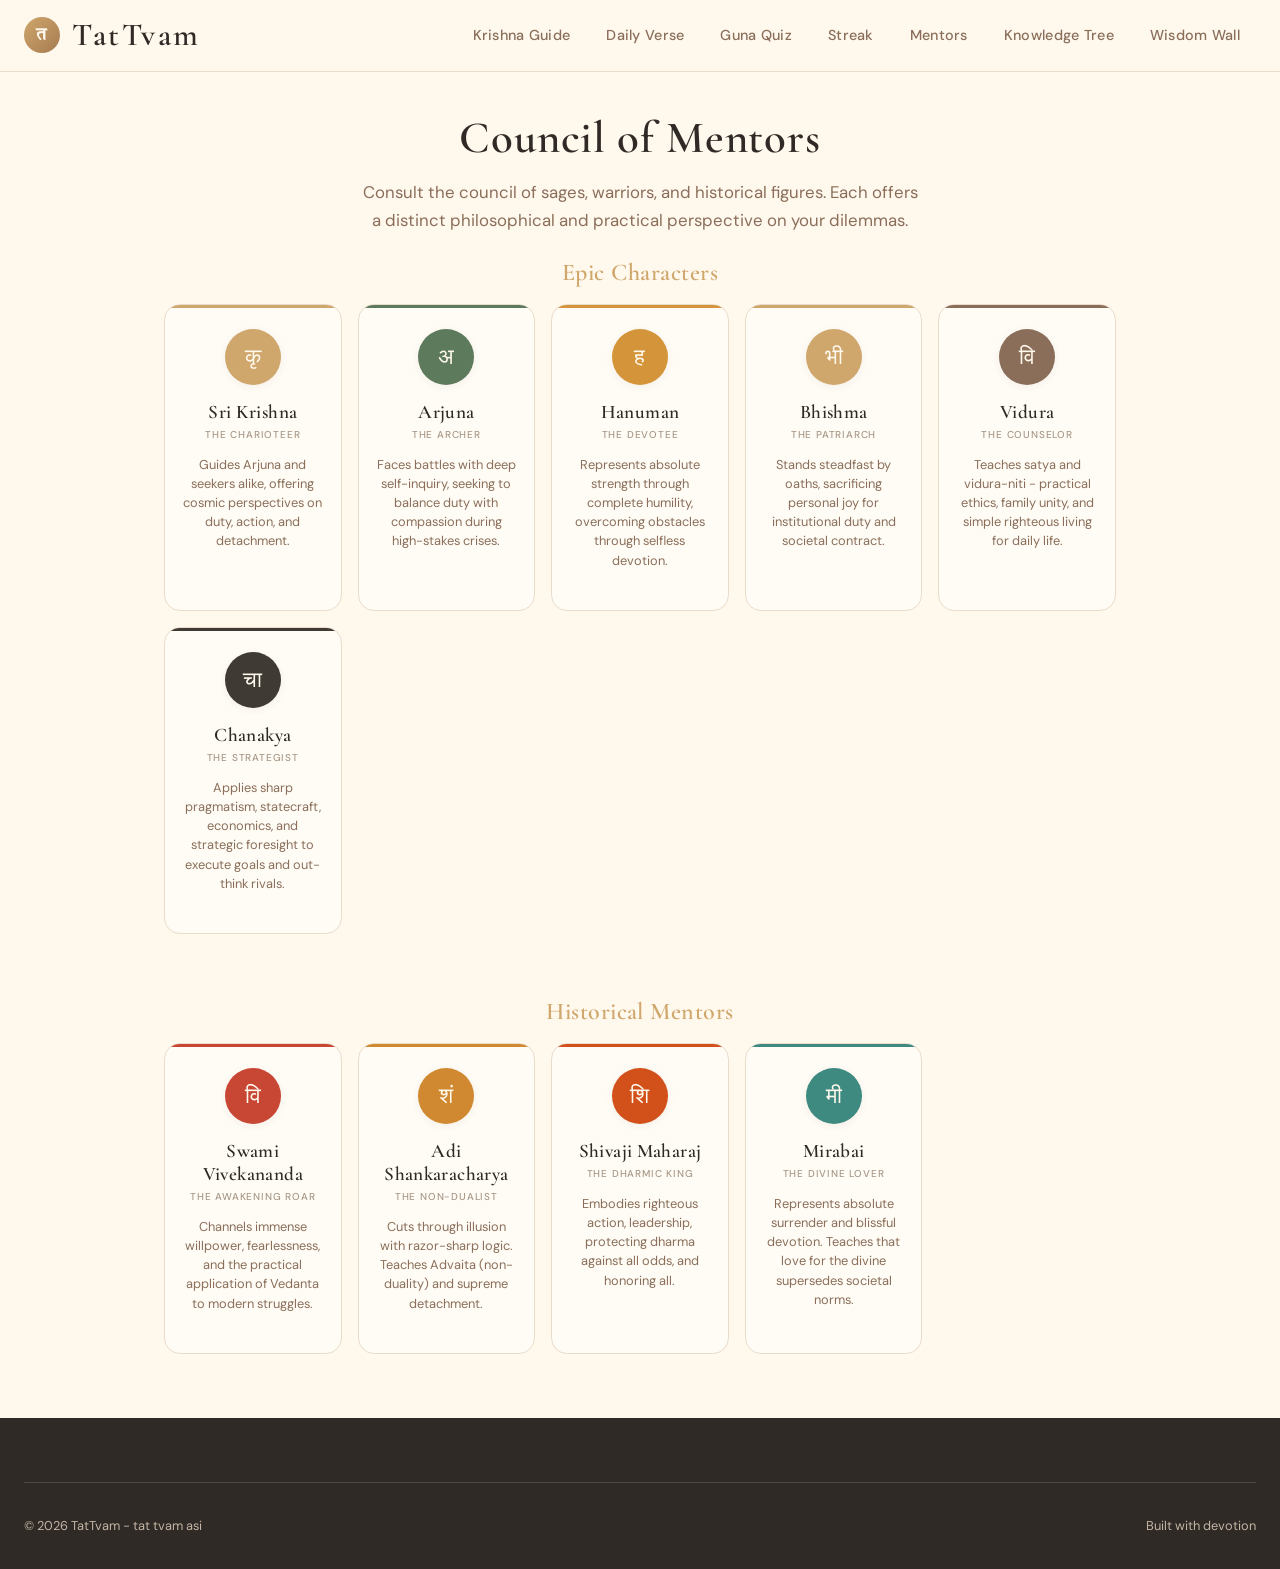
==== commit 76575bf5: "Updates" ====
--- a/pages/character-chat.html
+++ b/pages/character-chat.html
@@ -33,11 +33,11 @@
       <div class="nav-links">
         <a href="krishna-guide.html" class="nav-link">Krishna Guide</a>
         <a href="gita-verse.html" class="nav-link">Daily Verse</a>
-        <a href="dharma-compass.html" class="nav-link">Dharma Compass</a>
-        <a href="gita-explorer.html" class="nav-link">Gita Explorer</a>
         <a href="guna-quiz.html" class="nav-link">Guna Quiz</a>
-        <a href="battlefield.html" class="nav-link">Battlefield</a>
         <a href="dharma-streak.html" class="nav-link">Streak</a>
+        <a href="character-chat.html" class="nav-link">Mentors</a>
+        <a href="knowledge-tree.html" class="nav-link">Knowledge Tree</a>
+        <a href="wisdom-wall.html" class="nav-link">Wisdom Wall</a>
       </div>
       <button class="nav-toggle" id="navToggle" aria-label="Toggle navigation">
         <span></span><span></span><span></span>
@@ -48,11 +48,11 @@
   <div class="mobile-menu" id="mobileMenu">
     <a href="krishna-guide.html" class="nav-link">Krishna Guide</a>
     <a href="gita-verse.html" class="nav-link">Daily Verse</a>
-    <a href="dharma-compass.html" class="nav-link">Dharma Compass</a>
-    <a href="gita-explorer.html" class="nav-link">Gita Explorer</a>
     <a href="guna-quiz.html" class="nav-link">Guna Quiz</a>
-    <a href="battlefield.html" class="nav-link">Battlefield</a>
     <a href="dharma-streak.html" class="nav-link">Streak</a>
+    <a href="character-chat.html" class="nav-link">Mentors</a>
+    <a href="knowledge-tree.html" class="nav-link">Knowledge Tree</a>
+    <a href="wisdom-wall.html" class="nav-link">Wisdom Wall</a>
   </div>
 
   <!-- Header -->
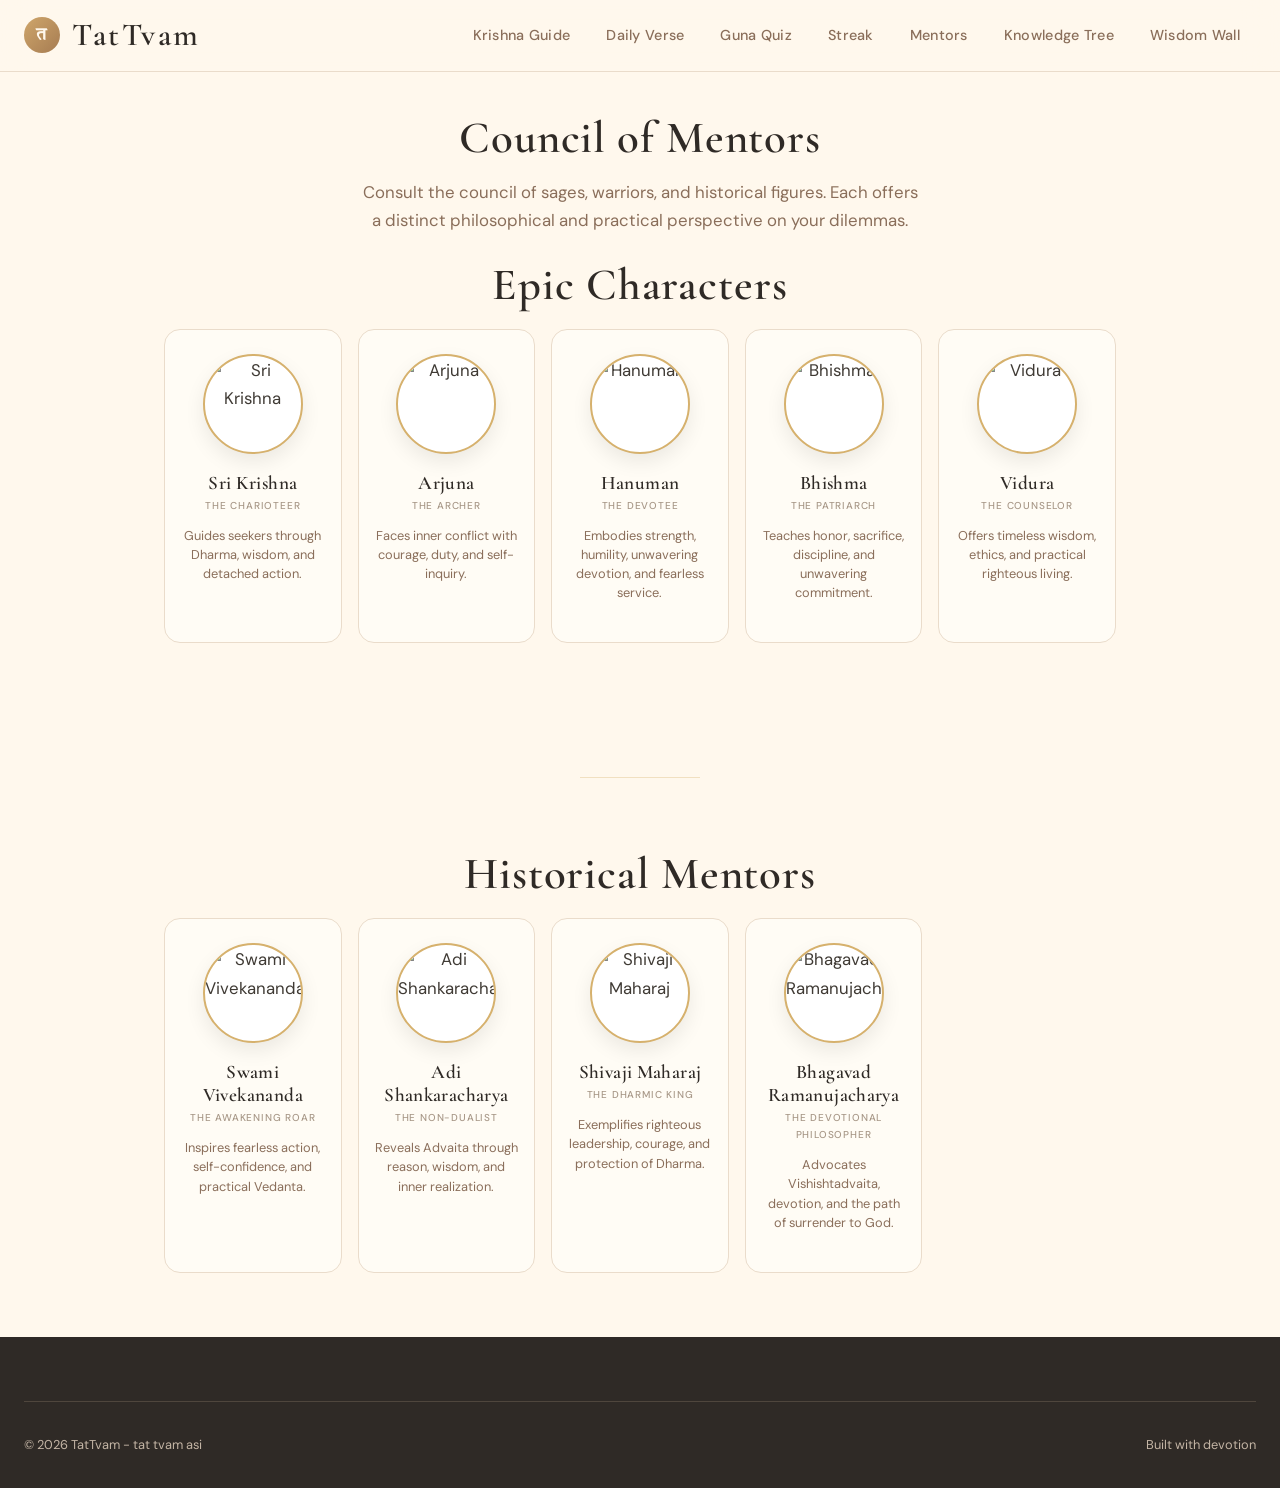
==== commit 1ddcb365: "Characters Update" ====
--- a/pages/character-chat.html
+++ b/pages/character-chat.html
@@ -4,7 +4,7 @@
   <meta charset="UTF-8">
   <meta name="viewport" content="width=device-width, initial-scale=1.0">
   <title>Chat with Epic Characters - TatTvam</title>
-  <meta name="description" content="Seek different philosophical perspectives by chatting with characters from Indian scriptures: Arjuna, Hanuman, Bhishma, Vidura, and Chanakya.">
+  <meta name="description" content="Seek different philosophical perspectives by chatting with characters from Indian scriptures: Arjuna, Hanuman, Bhishma, Vidura.">
   <link rel="stylesheet" href="../css/design-system.css">
   <link rel="stylesheet" href="../css/components.css">
   <link rel="stylesheet" href="../css/animations.css">
@@ -62,136 +62,302 @@
   </header>
 
   <!-- Categories -->
-  <div class="container text-center reveal" style="margin-bottom: var(--space-4);">
-    <h2 style="font-family: var(--font-heading); font-size: var(--text-lg); color: var(--color-gold);">Epic Characters</h2>
-  </div>
-
-  <!-- Character Selection Grid -->
-  <section class="selection-container reveal" id="selectionContainer">
-    <!-- Krishna Card -->
-    <div class="char-select-card card-krishna" data-char="krishna">
-      <div class="char-avatar-circle">कृ</div>
-      <h3 class="char-select-name">Sri Krishna</h3>
-      <span class="char-select-title">The Charioteer</span>
-      <p class="char-select-desc">Guides Arjuna and seekers alike, offering cosmic perspectives on duty, action, and detachment.</p>
-    </div>
-
-    <!-- Arjuna Card -->
-    <div class="char-select-card card-arjuna" data-char="arjuna">
-      <div class="char-avatar-circle">अ</div>
-      <h3 class="char-select-name">Arjuna</h3>
-      <span class="char-select-title">The Archer</span>
-      <p class="char-select-desc">Faces battles with deep self-inquiry, seeking to balance duty with compassion during high-stakes crises.</p>
-    </div>
-
-    <!-- Hanuman Card -->
-    <div class="char-select-card card-hanuman" data-char="hanuman">
-      <div class="char-avatar-circle">ह</div>
-      <h3 class="char-select-name">Hanuman</h3>
-      <span class="char-select-title">The Devotee</span>
-      <p class="char-select-desc">Represents absolute strength through complete humility, overcoming obstacles through selfless devotion.</p>
-    </div>
-
-    <!-- Bhishma Card -->
-    <div class="char-select-card card-bhishma" data-char="bhishma">
-      <div class="char-avatar-circle">भी</div>
-      <h3 class="char-select-name">Bhishma</h3>
-      <span class="char-select-title">The Patriarch</span>
-      <p class="char-select-desc">Stands steadfast by oaths, sacrificing personal joy for institutional duty and societal contract.</p>
-    </div>
-
-    <!-- Vidura Card -->
-    <div class="char-select-card card-vidura" data-char="vidura">
-      <div class="char-avatar-circle">वि</div>
-      <h3 class="char-select-name">Vidura</h3>
-      <span class="char-select-title">The Counselor</span>
-      <p class="char-select-desc">Teaches satya and vidura-niti - practical ethics, family unity, and simple righteous living for daily life.</p>
-    </div>
-
-    <!-- Chanakya Card -->
-    <div class="char-select-card card-chanakya" data-char="chanakya">
-      <div class="char-avatar-circle">चा</div>
-      <h3 class="char-select-name">Chanakya</h3>
-      <span class="char-select-title">The Strategist</span>
-      <p class="char-select-desc">Applies sharp pragmatism, statecraft, economics, and strategic foresight to execute goals and out-think rivals.</p>
-    </div>
-  </section>
-
-  <!-- Categories -->
-  <div class="container text-center reveal" style="margin-bottom: var(--space-4);">
-    <h2 style="font-family: var(--font-heading); font-size: var(--text-lg); color: var(--color-gold);">Historical Mentors</h2>
-  </div>
-
-  <section class="selection-container reveal" id="historicalSelectionContainer">
-    <!-- Vivekananda Card -->
-    <div class="char-select-card card-vivekananda" data-char="vivekananda">
-      <div class="char-avatar-circle">वि</div>
-      <h3 class="char-select-name">Swami Vivekananda</h3>
-      <span class="char-select-title">The Awakening Roar</span>
-      <p class="char-select-desc">Channels immense willpower, fearlessness, and the practical application of Vedanta to modern struggles.</p>
-    </div>
-
-    <!-- Shankaracharya Card -->
-    <div class="char-select-card card-shankara" data-char="shankara">
-      <div class="char-avatar-circle">शं</div>
-      <h3 class="char-select-name">Adi Shankaracharya</h3>
-      <span class="char-select-title">The Non-Dualist</span>
-      <p class="char-select-desc">Cuts through illusion with razor-sharp logic. Teaches Advaita (non-duality) and supreme detachment.</p>
-    </div>
-
-    <!-- Shivaji Card -->
-    <div class="char-select-card card-shivaji" data-char="shivaji">
-      <div class="char-avatar-circle">शि</div>
-      <h3 class="char-select-name">Shivaji Maharaj</h3>
-      <span class="char-select-title">The Dharmic King</span>
-      <p class="char-select-desc">Embodies righteous action, leadership, protecting dharma against all odds, and honoring all.</p>
-    </div>
-
-    <!-- Mirabai Card -->
-    <div class="char-select-card card-mirabai" data-char="mirabai">
-      <div class="char-avatar-circle">मी</div>
-      <h3 class="char-select-name">Mirabai</h3>
-      <span class="char-select-title">The Divine Lover</span>
-      <p class="char-select-desc">Represents absolute surrender and blissful devotion. Teaches that love for the divine supersedes societal norms.</p>
-    </div>
-  </section>
-
-  <!-- Active Chat Container -->
-  <section class="chat-container container" id="chatContainer">
+  <!-- =========================
+     EPIC CHARACTERS
+========================= -->
+
+<div class="container text-center reveal" style="margin-bottom: var(--space-4);">
+    <h2 class="mentor-category-title">Epic Characters</h2>
+</div>
+
+<section class="selection-container reveal" id="selectionContainer">
+
+    <!-- Sri Krishna -->
+    <div class="char-select-card" data-char="krishna">
+        <div class="char-avatar-circle">
+            <img src="../assets/characters/krishna.webp" alt="Sri Krishna">
+        </div>
+
+        <h3 class="char-select-name">Sri Krishna</h3>
+
+        <span class="char-select-title">
+            The Charioteer
+        </span>
+
+        <p class="char-select-desc">
+            Guides seekers through Dharma, wisdom, and detached action.
+        </p>
+    </div>
+
+    <!-- Arjuna -->
+    <div class="char-select-card" data-char="arjuna">
+        <div class="char-avatar-circle">
+            <img src="../assets/characters/arjuna.webp" alt="Arjuna">
+        </div>
+
+        <h3 class="char-select-name">
+            Arjuna
+        </h3>
+
+        <span class="char-select-title">
+            The Archer
+        </span>
+
+        <p class="char-select-desc">
+            Faces inner conflict with courage, duty, and self-inquiry.
+        </p>
+    </div>
+
+    <!-- Hanuman -->
+    <div class="char-select-card" data-char="hanuman">
+        <div class="char-avatar-circle">
+            <img src="../assets/characters/hanuman.webp" alt="Hanuman">
+        </div>
+
+        <h3 class="char-select-name">
+            Hanuman
+        </h3>
+
+        <span class="char-select-title">
+            The Devotee
+        </span>
+
+        <p class="char-select-desc">
+            Embodies strength, humility, unwavering devotion, and fearless service.
+        </p>
+    </div>
+
+    <!-- Bhishma -->
+    <div class="char-select-card" data-char="bhishma">
+        <div class="char-avatar-circle">
+            <img src="../assets/characters/bhishma.webp" alt="Bhishma">
+        </div>
+
+        <h3 class="char-select-name">
+            Bhishma
+        </h3>
+
+        <span class="char-select-title">
+            The Patriarch
+        </span>
+
+        <p class="char-select-desc">
+            Teaches honor, sacrifice, discipline, and unwavering commitment.
+        </p>
+    </div>
+
+    <!-- Vidura -->
+    <div class="char-select-card" data-char="vidura">
+        <div class="char-avatar-circle">
+            <img src="../assets/characters/vidura.webp" alt="Vidura">
+        </div>
+
+        <h3 class="char-select-name">
+            Vidura
+        </h3>
+
+        <span class="char-select-title">
+            The Counselor
+        </span>
+
+        <p class="char-select-desc">
+            Offers timeless wisdom, ethics, and practical righteous living.
+        </p>
+    </div>
+
+</section>
+
+<!-- ========================================= -->
+
+<div class="mentor-divider"></div>
+
+<!-- =========================
+     HISTORICAL MENTORS
+========================= -->
+
+<div class="container text-center reveal" style="margin-bottom: var(--space-4);">
+    <h2 class="mentor-category-title">
+        Historical Mentors
+    </h2>
+</div>
+
+<section class="selection-container reveal" id="historicalSelectionContainer">
+
+    <!-- Vivekananda -->
+    <div class="char-select-card" data-char="vivekananda">
+        <div class="char-avatar-circle">
+            <img src="../assets/characters/vivekananda.webp" alt="Swami Vivekananda">
+        </div>
+
+        <h3 class="char-select-name">
+            Swami Vivekananda
+        </h3>
+
+        <span class="char-select-title">
+            The Awakening Roar
+        </span>
+
+        <p class="char-select-desc">
+            Inspires fearless action, self-confidence, and practical Vedanta.
+        </p>
+    </div>
+
+    <!-- Adi Shankaracharya -->
+    <div class="char-select-card" data-char="shankara">
+        <div class="char-avatar-circle">
+            <img src="../assets/characters/shankara.webp" alt="Adi Shankaracharya">
+        </div>
+
+        <h3 class="char-select-name">
+            Adi Shankaracharya
+        </h3>
+
+        <span class="char-select-title">
+            The Non-Dualist
+        </span>
+
+        <p class="char-select-desc">
+            Reveals Advaita through reason, wisdom, and inner realization.
+        </p>
+    </div>
+
+    <!-- Shivaji Maharaj -->
+    <div class="char-select-card" data-char="shivaji">
+        <div class="char-avatar-circle">
+            <img src="../assets/characters/shivaji.webp" alt="Shivaji Maharaj">
+        </div>
+
+        <h3 class="char-select-name">
+            Shivaji Maharaj
+        </h3>
+
+        <span class="char-select-title">
+            The Dharmic King
+        </span>
+
+        <p class="char-select-desc">
+            Exemplifies righteous leadership, courage, and protection of Dharma.
+        </p>
+    </div>
+
+    <!-- Bhagavad Ramanujacharya -->
+    <div class="char-select-card" data-char="ramanujacharya">
+        <div class="char-avatar-circle">
+            <img src="../assets/characters/ramanujacharya.webp" alt="Bhagavad Ramanujacharya">
+        </div>
+
+        <h3 class="char-select-name">
+            Bhagavad Ramanujacharya
+        </h3>
+
+        <span class="char-select-title">
+            The Devotional Philosopher
+        </span>
+
+        <p class="char-select-desc">
+            Advocates Vishishtadvaita, devotion, and the path of surrender to God.
+        </p>
+    </div>
+
+</section>
+
+<!-- =========================
+        CHAT PANEL
+========================= -->
+
+<section class="chat-container container" id="chatContainer">
+
     <div class="char-chat-panel" id="chatPanel">
-      
-      <!-- Chat Header -->
-      <div class="char-chat-header">
-        <div class="char-chat-header-info">
-          <div class="char-chat-avatar" id="charChatAvatar">अ</div>
-          <div class="char-chat-details">
-            <h3 id="charChatName">Arjuna</h3>
-            <span id="charChatTitle">The Peerless Archer</span>
-          </div>
-        </div>
-        <button class="char-back-btn" id="backBtn">&larr; Counsel Room</button>
-      </div>
-
-      <!-- Messages Display Area -->
-      <div class="char-messages-area" id="charMessagesArea">
-        <!-- Messages are rendered dynamically by JS -->
-      </div>
-
-      <!-- Text Input Area -->
-      <div class="char-chat-input-container">
-        <div class="char-chat-input-row">
-          <textarea class="char-textarea" id="charInput" placeholder="Consult your advisor..." rows="1"></textarea>
-          <button class="char-send-btn" id="charSendBtn" aria-label="Send message">
-            <svg viewBox="0 0 24 24" fill="none" stroke="currentColor" stroke-width="2" stroke-linecap="round" stroke-linejoin="round" style="width:20px; height:20px;">
-              <line x1="22" y1="2" x2="11" y2="13"></line>
-              <polygon points="22 2 15 22 11 13 2 9 22 2"></polygon>
-            </svg>
-          </button>
-        </div>
-      </div>
-
-    </div>
-  </section>
+
+        <!-- Header -->
+
+        <div class="char-chat-header">
+
+            <div class="char-chat-header-info">
+
+                <div class="char-chat-avatar">
+
+                    <img
+                        id="charChatAvatar"
+                        src="../assets/characters/arjuna.webp"
+                        alt="Arjuna">
+
+                </div>
+
+                <div class="char-chat-details">
+
+                    <h3 id="charChatName">
+                        Arjuna
+                    </h3>
+
+                    <span id="charChatTitle">
+                        The Archer
+                    </span>
+
+                </div>
+
+            </div>
+
+            <button
+                class="char-back-btn"
+                id="backBtn">
+
+                ← Council of Mentors
+
+            </button>
+
+        </div>
+
+        <!-- Messages -->
+
+        <div
+            class="char-messages-area"
+            id="charMessagesArea">
+
+        </div>
+
+        <!-- Input -->
+
+        <div class="char-chat-input-container">
+
+            <div class="char-chat-input-row">
+
+                <textarea
+                    class="char-textarea"
+                    id="charInput"
+                    rows="1"
+                    placeholder="Seek guidance from your mentor..."></textarea>
+
+                <button
+                    class="char-send-btn"
+                    id="charSendBtn"
+                    aria-label="Send">
+
+                    <svg
+                        viewBox="0 0 24 24"
+                        fill="none"
+                        stroke="currentColor"
+                        stroke-width="2"
+                        stroke-linecap="round"
+                        stroke-linejoin="round">
+
+                        <line x1="22" y1="2" x2="11" y2="13"></line>
+
+                        <polygon
+                            points="22 2 15 22 11 13 2 9 22 2">
+                        </polygon>
+
+                    </svg>
+
+                </button>
+
+            </div>
+
+        </div>
+
+    </div>
+
+</section>
 
   <footer class="footer">
     <div class="container">
--- a/css/pages/character-chat.css
+++ b/css/pages/character-chat.css
@@ -76,20 +76,58 @@
   box-shadow: var(--shadow-md);
   border-color: var(--color-gold);
 }
-
-.char-avatar-circle {
-  width: 56px;
-  height: 56px;
-  border-radius: 50%;
-  display: flex;
-  align-items: center;
-  justify-content: center;
-  font-size: 1.4rem;
-  margin: 0 auto var(--space-4);
-  box-shadow: var(--shadow-sm);
-  color: var(--color-cream);
-}
-
+.char-avatar-circle{
+    width:100px;
+    height:100px;
+    border-radius:50%;
+    overflow:hidden;
+
+    margin:0 auto 18px;
+
+    border:2px solid #D6B16D;
+
+    background:#fff;
+
+    box-shadow:
+        0 8px 20px rgba(0,0,0,.08);
+
+    transition:.35s;
+}
+
+.char-avatar-circle img{
+    width:100%;
+    height:100%;
+    object-fit:cover;
+}
+
+.char-select-card:hover .char-avatar-circle{
+    transform:scale(1.05);
+    box-shadow:
+        0 14px 28px rgba(0,0,0,.12);
+}
+
+.char-chat-avatar{
+    width:58px;
+    height:58px;
+    border-radius:50%;
+    overflow:hidden;
+
+    border:2px solid #D6B16D;
+}
+
+.char-chat-avatar img{
+    width:100%;
+    height:100%;
+    object-fit:cover;
+}
+
+.mentor-divider{
+    width:120px;
+    height:1px;
+    background:#D6B16D;
+    margin:70px auto;
+    opacity:.35;
+}
 .char-select-name {
   font-family: var(--font-heading);
   font-size: var(--text-md);
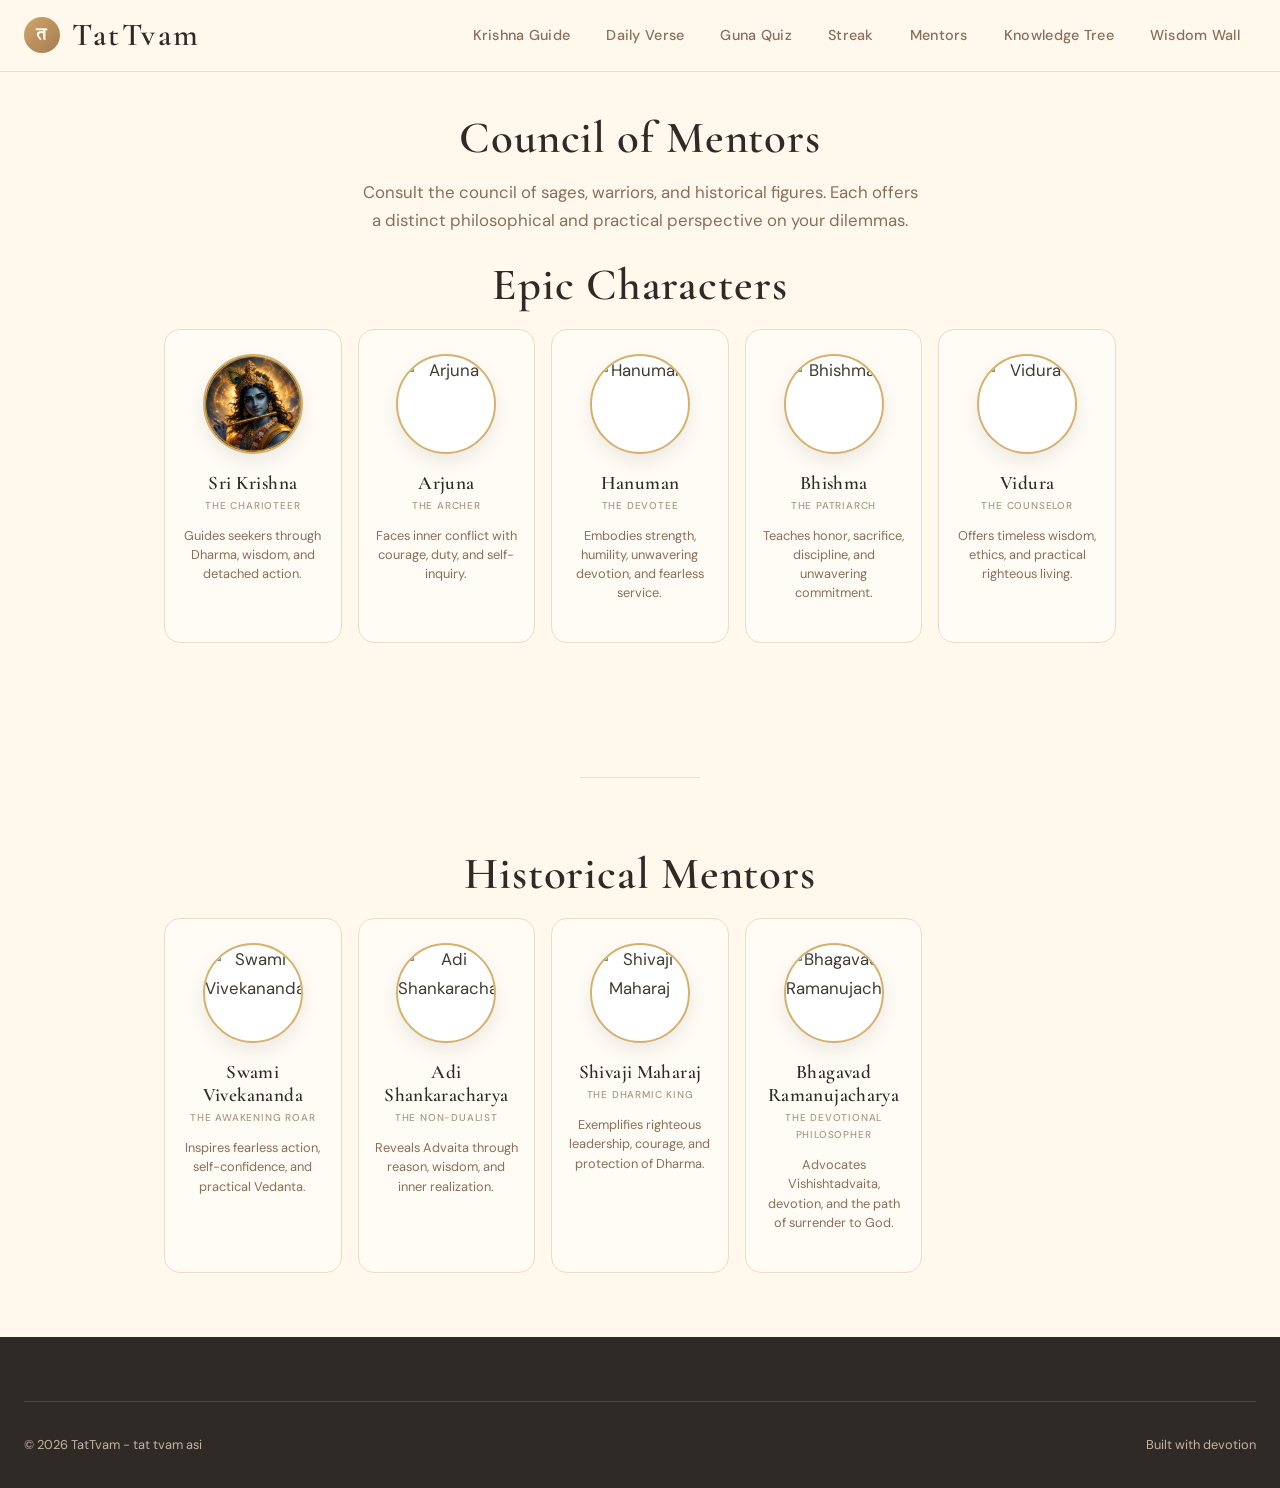
==== commit 338996c8: "Character Images" ====
--- a/pages/character-chat.html
+++ b/pages/character-chat.html
@@ -75,7 +75,7 @@
     <!-- Sri Krishna -->
     <div class="char-select-card" data-char="krishna">
         <div class="char-avatar-circle">
-            <img src="../assets/characters/krishna.webp" alt="Sri Krishna">
+            <img src="../assets/characters/krishna.png" alt="Sri Krishna">
         </div>
 
         <h3 class="char-select-name">Sri Krishna</h3>
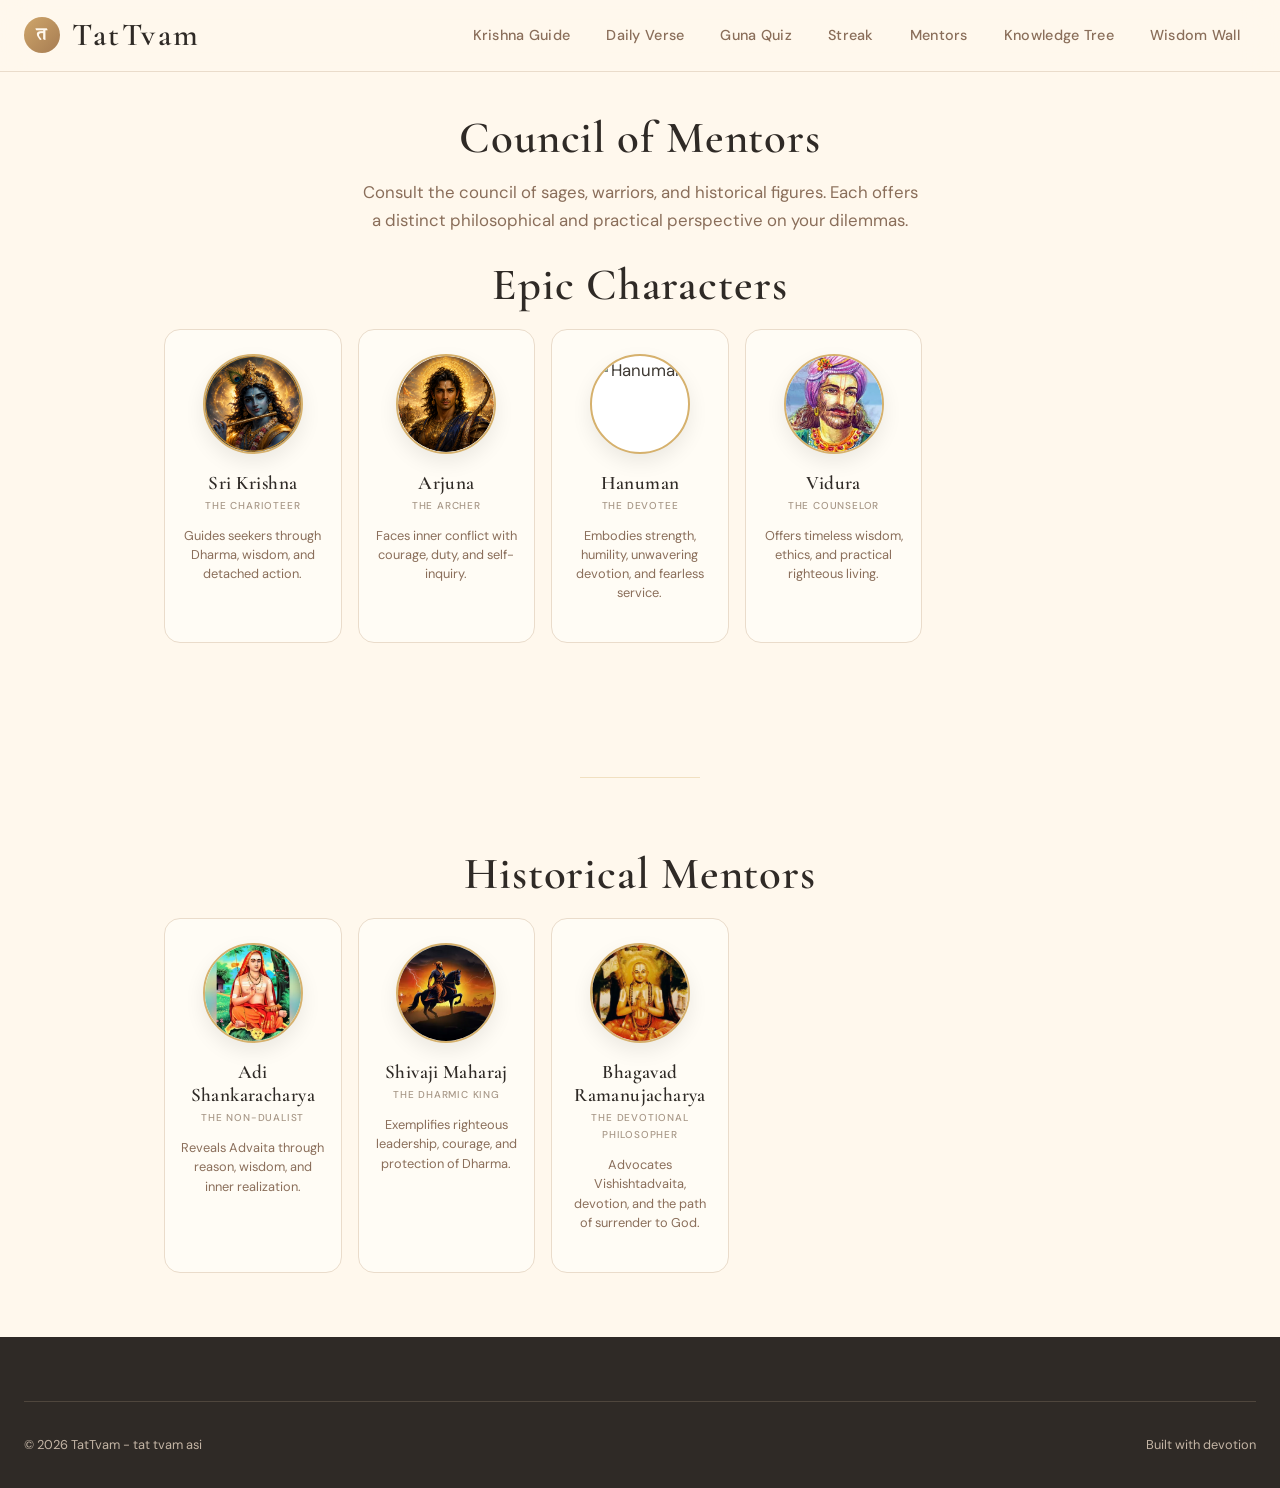
==== commit be43a901: "New updates" ====
--- a/pages/character-chat.html
+++ b/pages/character-chat.html
@@ -4,7 +4,7 @@
   <meta charset="UTF-8">
   <meta name="viewport" content="width=device-width, initial-scale=1.0">
   <title>Chat with Epic Characters - TatTvam</title>
-  <meta name="description" content="Seek different philosophical perspectives by chatting with characters from Indian scriptures: Arjuna, Hanuman, Bhishma, Vidura.">
+  <meta name="description" content="Seek different philosophical perspectives by chatting with characters from Indian scriptures: Arjuna, Hanuman, Yudhishthira, Vidura.">
   <link rel="stylesheet" href="../css/design-system.css">
   <link rel="stylesheet" href="../css/components.css">
   <link rel="stylesheet" href="../css/animations.css">
@@ -92,7 +92,7 @@
     <!-- Arjuna -->
     <div class="char-select-card" data-char="arjuna">
         <div class="char-avatar-circle">
-            <img src="../assets/characters/arjuna.webp" alt="Arjuna">
+            <img src="../assets/characters/arjuna.png" alt="Arjuna">
         </div>
 
         <h3 class="char-select-name">
@@ -111,7 +111,7 @@
     <!-- Hanuman -->
     <div class="char-select-card" data-char="hanuman">
         <div class="char-avatar-circle">
-            <img src="../assets/characters/hanuman.webp" alt="Hanuman">
+            <img src="../assets/characters/hanuman.png" alt="Hanuman">
         </div>
 
         <h3 class="char-select-name">
@@ -124,32 +124,13 @@
 
         <p class="char-select-desc">
             Embodies strength, humility, unwavering devotion, and fearless service.
-        </p>
-    </div>
-
-    <!-- Bhishma -->
-    <div class="char-select-card" data-char="bhishma">
-        <div class="char-avatar-circle">
-            <img src="../assets/characters/bhishma.webp" alt="Bhishma">
-        </div>
-
-        <h3 class="char-select-name">
-            Bhishma
-        </h3>
-
-        <span class="char-select-title">
-            The Patriarch
-        </span>
-
-        <p class="char-select-desc">
-            Teaches honor, sacrifice, discipline, and unwavering commitment.
         </p>
     </div>
 
     <!-- Vidura -->
     <div class="char-select-card" data-char="vidura">
         <div class="char-avatar-circle">
-            <img src="../assets/characters/vidura.webp" alt="Vidura">
+            <img src="../assets/characters/vidura.png" alt="Vidura">
         </div>
 
         <h3 class="char-select-name">
@@ -183,24 +164,6 @@
 
 <section class="selection-container reveal" id="historicalSelectionContainer">
 
-    <!-- Vivekananda -->
-    <div class="char-select-card" data-char="vivekananda">
-        <div class="char-avatar-circle">
-            <img src="../assets/characters/vivekananda.webp" alt="Swami Vivekananda">
-        </div>
-
-        <h3 class="char-select-name">
-            Swami Vivekananda
-        </h3>
-
-        <span class="char-select-title">
-            The Awakening Roar
-        </span>
-
-        <p class="char-select-desc">
-            Inspires fearless action, self-confidence, and practical Vedanta.
-        </p>
-    </div>
 
     <!-- Adi Shankaracharya -->
     <div class="char-select-card" data-char="shankara">
@@ -279,7 +242,7 @@
 
                     <img
                         id="charChatAvatar"
-                        src="../assets/characters/arjuna.webp"
+                        src="../assets/characters/arjuna.png"
                         alt="Arjuna">
 
                 </div>
@@ -287,7 +250,7 @@
                 <div class="char-chat-details">
 
                     <h3 id="charChatName">
-                        Arjuna
+                        Krishna
                     </h3>
 
                     <span id="charChatTitle">
